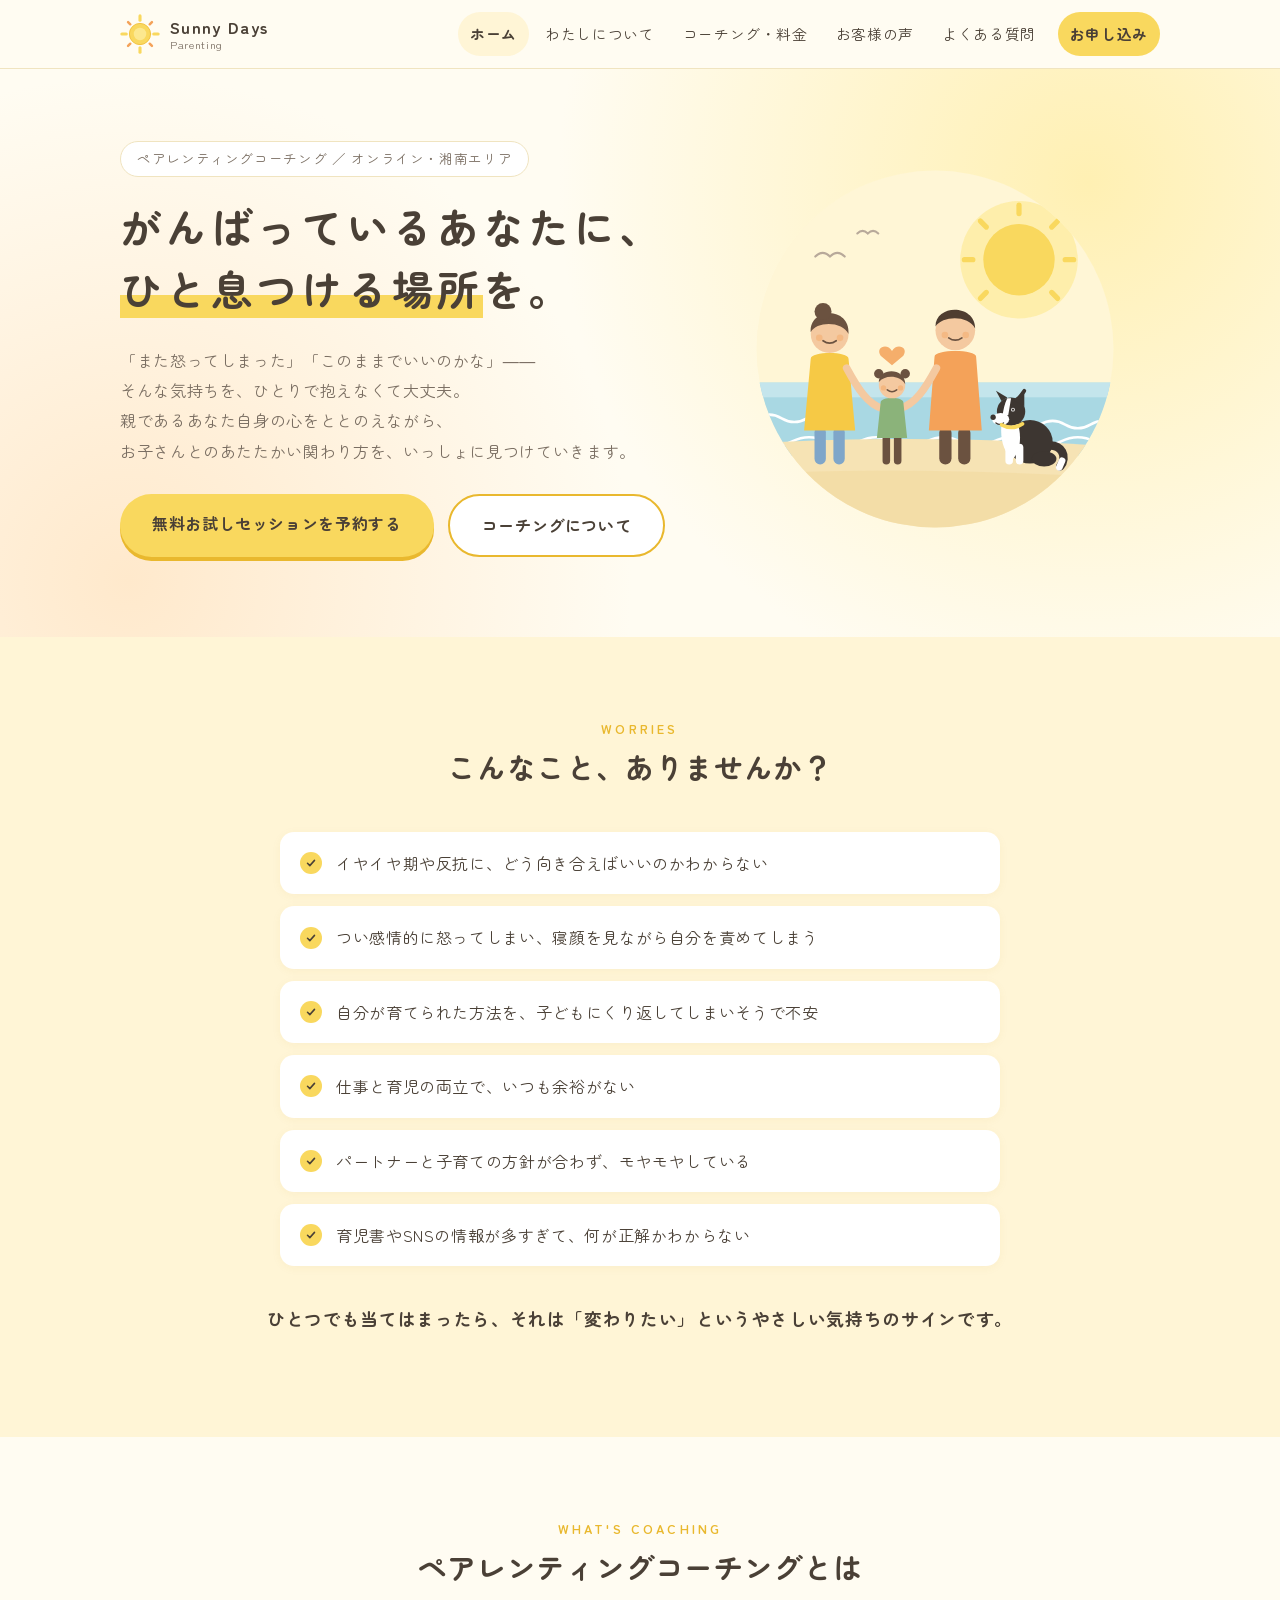
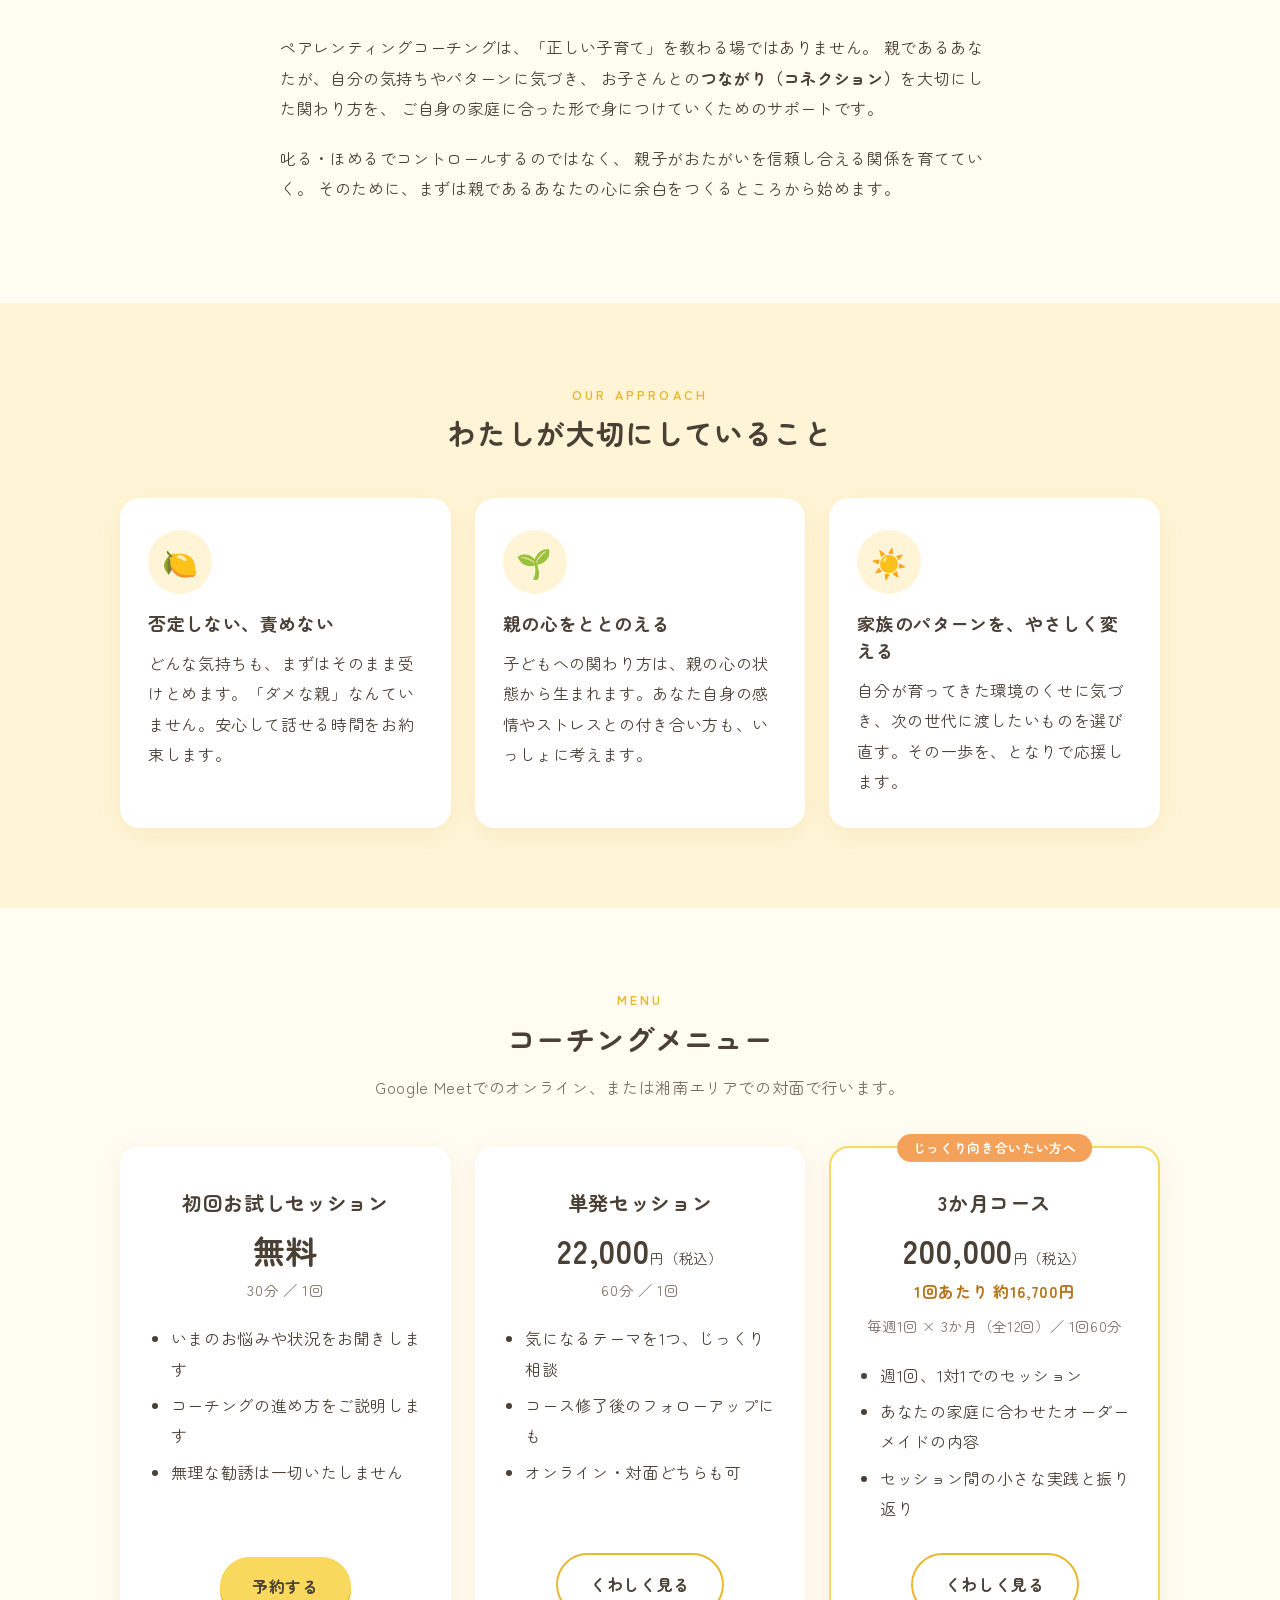
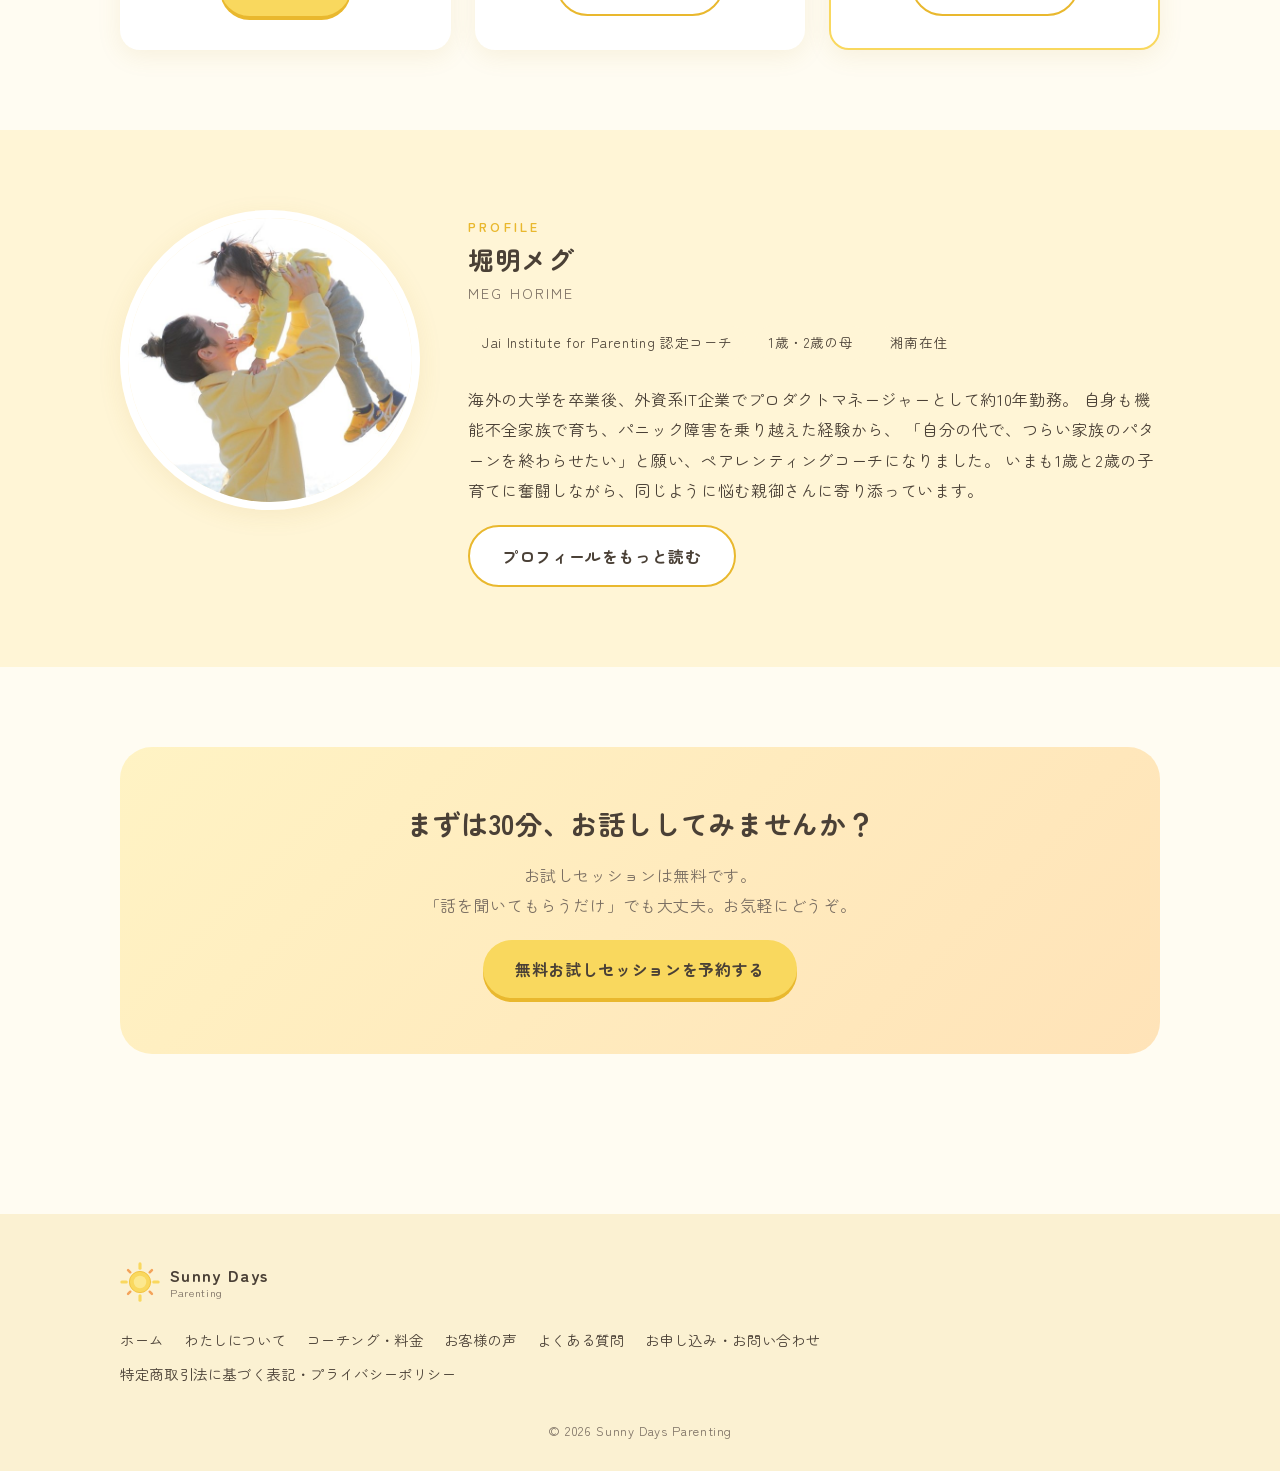
==== index.html @ 2c839aba "単発セッション（60分）のTimeRex予約ページを追加 料金ページの予約ボタンと、申込ページの予約カードに反映。申込ページのボタン表記を短く整理。  Co-Authored-By: Claude O" ====
<!DOCTYPE html>
<html lang="ja">
<head>
  <meta charset="UTF-8">
  <meta name="viewport" content="width=device-width, initial-scale=1">
  <title>Sunny Days Parenting｜堀明メグ</title>
  <meta name="description" content="子育てに悩むママ・パパのためのペアレンティングコーチング。Jai Institute認定コーチ 堀明メグが、オンライン（Google Meet）と湘南エリアの対面で、親子の関わり方をいっしょに見直します。初回30分のお試しセッションは無料です。">
  <link rel="canonical" href="https://sunnydaysparenting.com/">
  <meta property="og:site_name" content="Sunny Days Parenting">
  <meta property="og:type" content="website">
  <meta property="og:title" content="Sunny Days Parenting｜堀明メグ">
  <meta property="og:description" content="子育てに悩むママ・パパのためのペアレンティングコーチング。Jai Institute認定コーチ 堀明メグが、オンライン（Google Meet）と湘南エリアの対面で、親子の関わり方をいっしょに見直します。初回30分のお試しセッションは無料です。">
  <meta property="og:url" content="https://sunnydaysparenting.com/">
  <meta property="og:locale" content="ja_JP">
  <meta name="twitter:card" content="summary">
  <link rel="icon" href="images/logo.svg" type="image/svg+xml">
  <link rel="preconnect" href="https://fonts.googleapis.com">
  <link rel="preconnect" href="https://fonts.gstatic.com" crossorigin>
  <link href="https://fonts.googleapis.com/css2?family=Zen+Maru+Gothic:wght@400;700&display=swap" rel="stylesheet">
  <link rel="stylesheet" href="css/style.css?v=20261114">
  <script src="js/main.js?v=20261114" defer></script>
</head>
<body>

<header class="site-header">
  <div class="container header-inner">
    <a href="index.html" class="logo">
      <img src="images/logo.svg" alt="">
      <span class="logo-text">
        <span class="logo-main">Sunny Days</span>
        <span class="logo-sub">Parenting</span>
      </span>
    </a>
    <button class="nav-toggle" aria-label="メニューを開く" aria-expanded="false" aria-controls="global-nav">
      <span></span><span></span><span></span>
    </button>
    <nav class="global-nav" id="global-nav">
      <ul>
        <li><a href="index.html" aria-current="page">ホーム</a></li>
        <li><a href="about.html">わたしについて</a></li>
        <li><a href="service.html">コーチング・料金</a></li>
        <li><a href="voice.html">お客様の声</a></li>
        <li><a href="faq.html">よくある質問</a></li>
        <li class="nav-cta"><a href="contact.html">お申し込み</a></li>
      </ul>
    </nav>
  </div>
</header>

<main>
  <!-- ヒーロー -->
  <section class="hero">
    <div class="container hero-inner">
      <div>
        <span class="hero-label">ペアレンティングコーチング ／ オンライン・湘南エリア</span>
        <h1>がんばっているあなたに、<br><span class="marker">ひと息つける場所</span>を。</h1>
        <p class="hero-lead">
          「また怒ってしまった」「このままでいいのかな」――<br>
          そんな気持ちを、ひとりで抱えなくて大丈夫。<br>
          親であるあなた自身の心をととのえながら、<br>
          お子さんとのあたたかい関わり方を、いっしょに見つけていきます。
        </p>
        <div class="btn-group">
          <a href="contact.html" class="btn">無料お試しセッションを予約する</a>
          <a href="service.html" class="btn btn-outline">コーチングについて</a>
        </div>
      </div>
      <div class="hero-visual">
        <img src="images/hero.svg" alt="太陽の下、海辺で手をつなぐ家族とボーダーコリーのイラスト">
      </div>
    </div>
  </section>

  <!-- お悩み -->
  <section class="section section-soft">
    <div class="container">
      <div class="section-title">
        <span class="en">Worries</span>
        <h2>こんなこと、ありませんか？</h2>
      </div>
      <ul class="worry-list">
        <li>イヤイヤ期や反抗に、どう向き合えばいいのかわからない</li>
        <li>つい感情的に怒ってしまい、寝顔を見ながら自分を責めてしまう</li>
        <li>自分が育てられた方法を、子どもにくり返してしまいそうで不安</li>
        <li>仕事と育児の両立で、いつも余裕がない</li>
        <li>パートナーと子育ての方針が合わず、モヤモヤしている</li>
        <li>育児書やSNSの情報が多すぎて、何が正解かわからない</li>
      </ul>
      <p class="worry-after">ひとつでも当てはまったら、<br class="sp">それは「変わりたい」というやさしい気持ちのサインです。</p>
    </div>
  </section>

  <!-- コーチングとは -->
  <section class="section">
    <div class="container narrow">
      <div class="section-title">
        <span class="en">What's coaching</span>
        <h2>ペアレンティングコーチングとは</h2>
      </div>
      <p>
        ペアレンティングコーチングは、「正しい子育て」を教わる場ではありません。
        親であるあなたが、自分の気持ちやパターンに気づき、
        お子さんとの<strong>つながり（コネクション）</strong>を大切にした関わり方を、
        ご自身の家庭に合った形で身につけていくためのサポートです。
      </p>
      <p>
        叱る・ほめるでコントロールするのではなく、
        親子がおたがいを信頼し合える関係を育てていく。
        そのために、まずは親であるあなたの心に余白をつくるところから始めます。
      </p>
    </div>
  </section>

  <!-- 大切にしていること -->
  <section class="section section-soft">
    <div class="container">
      <div class="section-title">
        <span class="en">Our approach</span>
        <h2>わたしが大切にしていること</h2>
      </div>
      <div class="grid-3">
        <div class="card">
          <div class="card-icon" aria-hidden="true">🍋</div>
          <h3>否定しない、責めない</h3>
          <p>どんな気持ちも、まずはそのまま受けとめます。「ダメな親」なんていません。安心して話せる時間をお約束します。</p>
        </div>
        <div class="card">
          <div class="card-icon" aria-hidden="true">🌱</div>
          <h3>親の心をととのえる</h3>
          <p>子どもへの関わり方は、親の心の状態から生まれます。あなた自身の感情やストレスとの付き合い方も、いっしょに考えます。</p>
        </div>
        <div class="card">
          <div class="card-icon" aria-hidden="true">☀️</div>
          <h3>家族のパターンを、やさしく変える</h3>
          <p>自分が育ってきた環境のくせに気づき、次の世代に渡したいものを選び直す。その一歩を、となりで応援します。</p>
        </div>
      </div>
    </div>
  </section>

  <!-- メニュー -->
  <section class="section">
    <div class="container">
      <div class="section-title">
        <span class="en">Menu</span>
        <h2>コーチングメニュー</h2>
        <p>Google Meetでのオンライン、または湘南エリアでの対面で行います。</p>
      </div>
      <div class="grid-3">
        <div class="card plan">
          <h3>初回お試しセッション</h3>
          <p class="plan-price">無料</p>
          <p class="plan-meta">30分 ／ 1回</p>
          <ul>
            <li>いまのお悩みや状況をお聞きします</li>
            <li>コーチングの進め方をご説明します</li>
            <li>無理な勧誘は一切いたしません</li>
          </ul>
          <a href="contact.html" class="btn">予約する</a>
        </div>
        <div class="card plan">
          <h3>単発セッション</h3>
          <p class="plan-price">22,000<small>円（税込）</small></p>
          <p class="plan-meta">60分 ／ 1回</p>
          <ul>
            <li>気になるテーマを1つ、じっくり相談</li>
            <li>コース修了後のフォローアップにも</li>
            <li>オンライン・対面どちらも可</li>
          </ul>
          <a href="service.html" class="btn btn-outline">くわしく見る</a>
        </div>
        <div class="card plan plan-featured">
          <span class="plan-badge">じっくり向き合いたい方へ</span>
          <h3>3か月コース</h3>
          <p class="plan-price">200,000<small>円（税込）</small></p>
          <p class="plan-per">1回あたり 約16,700円</p>
          <p class="plan-meta">毎週1回 × 3か月（全12回）／ 1回60分</p>
          <ul>
            <li>週1回、1対1でのセッション</li>
            <li>あなたの家庭に合わせたオーダーメイドの内容</li>
            <li>セッション間の小さな実践と振り返り</li>
          </ul>
          <a href="service.html" class="btn btn-outline">くわしく見る</a>
        </div>
      </div>
    </div>
  </section>

  <!-- プロフィール抜粋 -->
  <section class="section section-soft">
    <div class="container">
      <div class="profile">
        <div class="profile-photo">
          <img src="images/profile.jpg" alt="湘南の海辺で子どもを抱き上げて笑い合う堀明メグ" width="300" height="300">
        </div>
        <div>
          <span class="en" style="color:var(--lemon-deep);font-weight:700;letter-spacing:.25em;font-size:.8rem;">PROFILE</span>
          <h2 class="profile-name">堀明メグ</h2>
          <p class="profile-name-en">MEG HORIME</p>
          <ul class="tag-list">
            <li>Jai Institute for Parenting 認定コーチ</li>
            <li>1歳・2歳の母</li>
            <li>湘南在住</li>
          </ul>
          <p>
            海外の大学を卒業後、外資系IT企業でプロダクトマネージャーとして約10年勤務。
            自身も機能不全家族で育ち、パニック障害を乗り越えた経験から、
            「自分の代で、つらい家族のパターンを終わらせたい」と願い、ペアレンティングコーチになりました。
            いまも1歳と2歳の子育てに奮闘しながら、同じように悩む親御さんに寄り添っています。
          </p>
          <a href="about.html" class="btn btn-outline">プロフィールをもっと読む</a>
        </div>
      </div>
    </div>
  </section>

  <!-- CTA -->
  <section class="section">
    <div class="container">
      <div class="cta">
        <h2>まずは30分、お話ししてみませんか？</h2>
        <p>お試しセッションは無料です。<br>「話を聞いてもらうだけ」でも大丈夫。お気軽にどうぞ。</p>
        <a href="contact.html" class="btn">無料お試しセッションを予約する</a>
      </div>
    </div>
  </section>
</main>

<footer class="site-footer">
  <div class="container">
    <div class="footer-inner">
      <a href="index.html" class="logo">
        <img src="images/logo.svg" alt="">
        <span class="logo-text">
          <span class="logo-main">Sunny Days</span>
          <span class="logo-sub">Parenting</span>
        </span>
      </a>
      <nav class="footer-nav" aria-label="フッターメニュー">
        <ul>
          <li><a href="index.html">ホーム</a></li>
          <li><a href="about.html">わたしについて</a></li>
          <li><a href="service.html">コーチング・料金</a></li>
          <li><a href="voice.html">お客様の声</a></li>
          <li><a href="faq.html">よくある質問</a></li>
          <li><a href="contact.html">お申し込み・お問い合わせ</a></li>
          <li><a href="legal.html">特定商取引法に基づく表記・プライバシーポリシー</a></li>
        </ul>
      </nav>
    </div>
    <p class="copyright">&copy; <span id="year">2026</span> Sunny Days Parenting</p>
  </div>
</footer>

</body>
</html>
---- css/style.css ----
/* =========================================================
   Sunny Days Parenting スタイルシート
   色を変えたいときは :root の値だけ変えればサイト全体に反映されます
   ========================================================= */
:root {
  --bg: #fffcf2;          /* ページの背景（クリーム） */
  --bg-soft: #fff5d6;     /* うすいレモン色の帯 */
  --lemon: #f9d85e;       /* メインのシトラスイエロー */
  --lemon-deep: #e9b82e;  /* 濃いめのイエロー（線・強調） */
  --orange: #f4a259;      /* アクセント（みかん色） */
  --leaf: #8bb37a;        /* アクセント（葉っぱの緑） */
  --text: #4a4036;        /* 本文の文字色（こげ茶） */
  --text-sub: #7a6e62;    /* 補足の文字色 */
  --white: #ffffff;
  --border: #f0e4c0;
  --radius: 20px;
  --shadow: 0 6px 24px rgba(180, 140, 40, 0.10);
  --max: 1080px;
  --font: "Zen Maru Gothic", "Hiragino Maru Gothic ProN", "Hiragino Sans", "Meiryo", sans-serif;
}

*, *::before, *::after { box-sizing: border-box; }

html { scroll-behavior: smooth; }

body {
  margin: 0;
  background: var(--bg);
  color: var(--text);
  font-family: var(--font);
  font-size: 16px;
  line-height: 1.9;
  letter-spacing: 0.04em;
  -webkit-font-smoothing: antialiased;
}

img { max-width: 100%; height: auto; display: block; }

a { color: #b5761c; }
a:hover { color: var(--orange); }

h1, h2, h3 { line-height: 1.5; font-weight: 700; margin: 0 0 0.6em; }

p { margin: 0 0 1.2em; }

.container {
  width: 100%;
  max-width: var(--max);
  margin: 0 auto;
  padding: 0 20px;
}

.narrow { max-width: 760px; }

/* ---------- ヘッダー ---------- */
.site-header {
  position: sticky;
  top: 0;
  z-index: 50;
  background: rgba(255, 252, 242, 0.94);
  backdrop-filter: blur(6px);
  border-bottom: 1px solid var(--border);
}

.header-inner {
  display: flex;
  align-items: center;
  justify-content: space-between;
  height: 68px;
}

.logo {
  display: flex;
  align-items: center;
  gap: 10px;
  text-decoration: none;
  color: var(--text);
}
.logo img { width: 40px; height: 40px; }
.logo-text { display: flex; flex-direction: column; line-height: 1.25; }
.logo-main { font-weight: 700; font-size: 1.05rem; letter-spacing: 0.08em; }
.logo-sub { font-size: 0.68rem; color: var(--text-sub); letter-spacing: 0.06em; }

.nav-toggle {
  display: none;
  background: none;
  border: 0;
  width: 44px;
  height: 44px;
  padding: 10px;
  cursor: pointer;
}
.nav-toggle span {
  display: block;
  height: 2px;
  background: var(--text);
  border-radius: 2px;
  margin: 6px 0;
  transition: transform 0.25s, opacity 0.25s;
}

.global-nav ul {
  display: flex;
  align-items: center;
  gap: 4px;
  list-style: none;
  margin: 0;
  padding: 0;
}
.global-nav a {
  display: block;
  padding: 8px 12px;
  border-radius: 999px;
  color: var(--text);
  text-decoration: none;
  font-size: 0.92rem;
}
.global-nav a:hover { background: var(--bg-soft); }
.global-nav a[aria-current="page"] { background: var(--bg-soft); font-weight: 700; }
.global-nav .nav-cta a {
  background: var(--lemon);
  font-weight: 700;
  margin-left: 6px;
}
.global-nav .nav-cta a:hover { background: var(--lemon-deep); }

@media (max-width: 900px) {
  .nav-toggle { display: block; }
  .global-nav {
    position: fixed;
    inset: 68px 0 auto 0;
    background: var(--bg);
    border-bottom: 1px solid var(--border);
    box-shadow: var(--shadow);
    display: none;
  }
  .global-nav.is-open { display: block; }
  .global-nav ul { flex-direction: column; align-items: stretch; padding: 12px 20px 20px; gap: 2px; }
  .global-nav a { padding: 14px 16px; font-size: 1rem; }
  .global-nav .nav-cta a { margin: 10px 0 0; text-align: center; }
  .nav-toggle[aria-expanded="true"] span:nth-child(1) { transform: translateY(8px) rotate(45deg); }
  .nav-toggle[aria-expanded="true"] span:nth-child(2) { opacity: 0; }
  .nav-toggle[aria-expanded="true"] span:nth-child(3) { transform: translateY(-8px) rotate(-45deg); }
}

/* ---------- ボタン ---------- */
.btn {
  display: inline-block;
  padding: 14px 32px;
  border-radius: 999px;
  background: var(--lemon);
  color: var(--text);
  font-weight: 700;
  text-decoration: none;
  border: 0;
  font-family: inherit;
  font-size: 1rem;
  cursor: pointer;
  box-shadow: 0 4px 0 var(--lemon-deep);
  transition: transform 0.15s, box-shadow 0.15s, background 0.15s;
}
.btn:hover { color: var(--text); transform: translateY(2px); box-shadow: 0 2px 0 var(--lemon-deep); }
.btn-outline {
  background: var(--white);
  box-shadow: none;
  border: 2px solid var(--lemon-deep);
}
.btn-outline:hover { background: var(--bg-soft); box-shadow: none; }
.btn-group { display: flex; flex-wrap: wrap; gap: 14px; }

/* ---------- ヒーロー（トップの大きな部分） ---------- */
.hero {
  position: relative;
  overflow: hidden;
  padding: 72px 0 80px;
  background: radial-gradient(circle at 85% 20%, #fff0b3 0, transparent 45%),
              radial-gradient(circle at 10% 90%, #ffe9cc 0, transparent 40%),
              var(--bg);
}
.hero-inner {
  display: grid;
  grid-template-columns: 1.1fr 0.9fr;
  align-items: center;
  gap: 40px;
}
.hero-label {
  display: inline-block;
  background: var(--white);
  border: 1px solid var(--border);
  border-radius: 999px;
  padding: 4px 16px;
  font-size: 0.85rem;
  color: var(--text-sub);
  margin-bottom: 18px;
}
.hero h1 { font-size: clamp(1.7rem, 4.6vw, 2.6rem); letter-spacing: 0.08em; }
.hero h1 .marker {
  background: linear-gradient(transparent 62%, var(--lemon) 62%);
}
.hero-lead { color: var(--text-sub); margin-bottom: 28px; }
.hero-visual img { width: 100%; max-width: 420px; margin: 0 auto; }

@media (max-width: 760px) {
  .hero { padding: 40px 0 56px; }
  .hero-inner { grid-template-columns: 1fr; gap: 24px; }
  .hero-visual { order: -1; }
  .hero-visual img { max-width: 260px; }
}

/* ---------- 下層ページの見出し帯 ---------- */
.page-head {
  background: var(--bg-soft);
  padding: 48px 0 40px;
  text-align: center;
}
.page-head .en {
  display: block;
  font-size: 0.8rem;
  letter-spacing: 0.25em;
  color: var(--lemon-deep);
  font-weight: 700;
  text-transform: uppercase;
}
.page-head h1 { font-size: clamp(1.5rem, 4vw, 2rem); margin: 4px 0 0; }

/* ---------- セクション共通 ---------- */
.section { padding: 80px 0; }
.section-soft { background: var(--bg-soft); }
.section-title { text-align: center; margin-bottom: 44px; }
.section-title .en {
  display: block;
  font-size: 0.8rem;
  letter-spacing: 0.25em;
  color: var(--lemon-deep);
  font-weight: 700;
  text-transform: uppercase;
}
.section-title h2 { font-size: clamp(1.35rem, 3.4vw, 1.8rem); margin: 4px 0 0; }
.section-title p { color: var(--text-sub); margin: 12px 0 0; }
.center { text-align: center; }
.sp { display: none; }
@media (max-width: 600px) { .sp { display: inline; } }
.mt-l { margin-top: 40px; }

@media (max-width: 760px) {
  .section { padding: 56px 0; }
  .section-title { margin-bottom: 32px; }
}

/* ---------- カード ---------- */
.card {
  background: var(--white);
  border-radius: var(--radius);
  padding: 32px 28px;
  box-shadow: var(--shadow);
}
.grid-3 { display: grid; grid-template-columns: repeat(3, 1fr); gap: 24px; }
.grid-2 { display: grid; grid-template-columns: repeat(2, 1fr); gap: 24px; }
@media (max-width: 860px) {
  .grid-3, .grid-2 { grid-template-columns: 1fr; }
}

.card-icon {
  width: 64px;
  height: 64px;
  border-radius: 50%;
  background: var(--bg-soft);
  display: grid;
  place-items: center;
  font-size: 1.8rem;
  margin-bottom: 16px;
}
.card h3 { font-size: 1.12rem; }
.card p:last-child { margin-bottom: 0; }

/* ---------- お悩みチェックリスト ---------- */
.worry-list {
  list-style: none;
  padding: 0;
  margin: 0 auto;
  max-width: 720px;
  display: grid;
  gap: 12px;
}
.worry-list li {
  background: var(--white);
  border-radius: 14px;
  padding: 16px 20px 16px 56px;
  position: relative;
  box-shadow: 0 2px 10px rgba(180, 140, 40, 0.06);
}
.worry-list li::before {
  content: "";
  position: absolute;
  left: 20px;
  top: 50%;
  width: 22px;
  height: 22px;
  margin-top: -11px;
  border-radius: 50%;
  background: var(--lemon) url("data:image/svg+xml,%3Csvg xmlns='http://www.w3.org/2000/svg' viewBox='0 0 24 24'%3E%3Cpath d='M6 12.5l4 4 8-9' fill='none' stroke='%234a4036' stroke-width='2.6' stroke-linecap='round' stroke-linejoin='round'/%3E%3C/svg%3E") center / 14px no-repeat;
}
.worry-after {
  text-align: center;
  margin-top: 36px;
  font-size: 1.1rem;
  font-weight: 700;
}

/* ---------- プロフィール ---------- */
.profile {
  display: grid;
  grid-template-columns: 300px 1fr;
  gap: 48px;
  align-items: start;
}
.profile-photo img {
  border-radius: 50%;
  border: 8px solid var(--white);
  box-shadow: var(--shadow);
}
.profile-name { font-size: 1.6rem; margin-bottom: 0; }
.profile-name-en { color: var(--text-sub); font-size: 0.9rem; margin-bottom: 20px; letter-spacing: 0.15em; }
@media (max-width: 760px) {
  .profile { grid-template-columns: 1fr; gap: 24px; text-align: left; }
  .profile-photo { max-width: 220px; margin: 0 auto; }
  .profile-name, .profile-name-en { text-align: center; }
}

.tag-list { display: flex; flex-wrap: wrap; gap: 8px; list-style: none; padding: 0; margin: 0 0 24px; }
.tag-list li {
  background: var(--bg-soft);
  border-radius: 999px;
  padding: 4px 14px;
  font-size: 0.85rem;
}

.timeline { list-style: none; padding: 0; margin: 0; border-left: 3px solid var(--lemon); }
.timeline li { position: relative; padding: 0 0 24px 24px; }
.timeline li::before {
  content: "";
  position: absolute;
  left: -9px;
  top: 8px;
  width: 15px;
  height: 15px;
  border-radius: 50%;
  background: var(--white);
  border: 3px solid var(--lemon-deep);
}
.timeline strong { display: block; }

.story p { font-size: 1.02rem; }
.quote-box {
  background: var(--white);
  border-left: 6px solid var(--lemon);
  border-radius: 0 var(--radius) var(--radius) 0;
  padding: 24px 28px;
  margin: 32px 0;
  font-weight: 700;
  box-shadow: var(--shadow);
}

/* ---------- 料金プラン ---------- */
.plan {
  position: relative;
  display: flex;
  flex-direction: column;
  border: 2px solid transparent;
}
.plan-featured { border-color: var(--lemon); }
.plan-badge {
  position: absolute;
  top: -14px;
  left: 50%;
  transform: translateX(-50%);
  background: var(--orange);
  color: var(--white);
  font-size: 0.8rem;
  font-weight: 700;
  padding: 2px 16px;
  border-radius: 999px;
  white-space: nowrap;
}
.plan h3 { text-align: center; font-size: 1.25rem; margin-top: 8px; }
.plan-price {
  text-align: center;
  font-size: 2rem;
  font-weight: 700;
  margin: 0 0 4px;
  line-height: 1.3;
}
.plan-price small { font-size: 0.9rem; font-weight: 400; }
.plan-per {
  text-align: center;
  font-weight: 700;
  color: #b5761c;
  margin: 0 0 6px;
}
.plan-meta { text-align: center; color: var(--text-sub); font-size: 0.9rem; margin-bottom: 20px; }
.plan ul { padding-left: 1.3em; margin: 0 0 24px; flex: 1; }
.plan li { margin-bottom: 6px; }
.plan .btn { align-self: center; }

.steps { list-style: none; padding: 0; margin: 0; counter-reset: step; display: grid; gap: 16px; }
.steps li {
  counter-increment: step;
  background: var(--white);
  border-radius: var(--radius);
  padding: 22px 24px 22px 84px;
  position: relative;
  box-shadow: var(--shadow);
}
.steps li::before {
  content: counter(step);
  position: absolute;
  left: 22px;
  top: 22px;
  width: 44px;
  height: 44px;
  border-radius: 50%;
  background: var(--lemon);
  font-weight: 700;
  font-size: 1.2rem;
  display: grid;
  place-items: center;
}
.steps h3 { font-size: 1.05rem; margin-bottom: 4px; }
.steps p { margin: 0; color: var(--text-sub); }

.info-table { width: 100%; border-collapse: collapse; background: var(--white); border-radius: var(--radius); overflow: hidden; box-shadow: var(--shadow); }
.info-table th, .info-table td { padding: 16px 20px; border-bottom: 1px solid var(--border); text-align: left; vertical-align: top; }
.info-table th { background: #fffaf0; width: 32%; font-weight: 700; }
.info-table tr:last-child th, .info-table tr:last-child td { border-bottom: 0; }
@media (max-width: 600px) {
  .info-table th, .info-table td { display: block; width: 100%; }
  .info-table th { border-bottom: 0; padding-bottom: 4px; }
  .info-table td { padding-top: 4px; }
}

/* ---------- お客様の声 ---------- */
.voice {
  position: relative;
}
.voice-sample {
  display: inline-block;
  background: #eee6d8;
  color: var(--text-sub);
  font-size: 0.75rem;
  font-weight: 700;
  border-radius: 6px;
  padding: 0 8px;
  margin-bottom: 12px;
}
.voice-head { display: flex; align-items: center; gap: 12px; margin-bottom: 14px; }
.voice-avatar {
  width: 48px; height: 48px; border-radius: 50%;
  background: var(--bg-soft);
  display: grid; place-items: center; font-size: 1.4rem;
  flex-shrink: 0;
}
.voice-who { font-size: 0.9rem; color: var(--text-sub); line-height: 1.5; }
.voice-who strong { color: var(--text); display: block; font-size: 1rem; }
.notice {
  background: var(--white);
  border: 2px dashed var(--lemon-deep);
  border-radius: var(--radius);
  padding: 18px 22px;
  margin-bottom: 36px;
  font-size: 0.95rem;
}

/* ---------- よくある質問 ---------- */
.faq-group { margin-bottom: 48px; }
.faq-group h2 { font-size: 1.2rem; border-left: 6px solid var(--lemon); padding-left: 12px; margin-bottom: 16px; }
.faq-item {
  background: var(--white);
  border-radius: 16px;
  margin-bottom: 12px;
  box-shadow: 0 2px 10px rgba(180, 140, 40, 0.06);
}
.faq-item summary {
  list-style: none;
  cursor: pointer;
  padding: 18px 52px 18px 56px;
  position: relative;
  font-weight: 700;
}
.faq-item summary::-webkit-details-marker { display: none; }
.faq-item summary::before {
  content: "Q";
  position: absolute;
  left: 18px; top: 16px;
  width: 28px; height: 28px; border-radius: 50%;
  background: var(--lemon);
  display: grid; place-items: center;
  font-size: 0.9rem;
  line-height: 1;
}
.faq-item summary::after {
  content: "+";
  position: absolute;
  right: 20px; top: 50%;
  transform: translateY(-50%);
  font-size: 1.4rem;
  color: var(--lemon-deep);
  transition: transform 0.2s;
}
.faq-item[open] summary::after { transform: translateY(-50%) rotate(45deg); }
.faq-answer {
  padding: 0 24px 20px 56px;
  position: relative;
  color: var(--text);
}
.faq-answer::before {
  content: "A";
  position: absolute;
  left: 18px; top: 0;
  width: 28px; height: 28px; border-radius: 50%;
  background: var(--bg-soft);
  color: var(--orange);
  display: grid; place-items: center;
  font-size: 0.9rem; font-weight: 700;
  line-height: 1;
}
.faq-answer p:last-child { margin-bottom: 0; }

/* ---------- フォーム ---------- */
.form { display: grid; gap: 22px; }
.form-row label { display: block; font-weight: 700; margin-bottom: 6px; }
.req, .opt {
  display: inline-block;
  font-size: 0.72rem;
  border-radius: 4px;
  padding: 0 6px;
  margin-left: 8px;
  vertical-align: 2px;
}
.req { background: var(--orange); color: var(--white); }
.opt { background: #eee6d8; color: var(--text-sub); }
.form input[type="text"],
.form input[type="email"],
.form select,
.form textarea {
  width: 100%;
  padding: 14px 16px;
  border: 2px solid var(--border);
  border-radius: 12px;
  background: var(--white);
  font-family: inherit;
  font-size: 16px; /* iPhoneで入力時に拡大されないよう16px以上 */
  color: var(--text);
}
.form input:focus, .form select:focus, .form textarea:focus {
  outline: none;
  border-color: var(--lemon-deep);
  box-shadow: 0 0 0 4px rgba(249, 216, 94, 0.35);
}
.form textarea { min-height: 160px; resize: vertical; }
.form-hint { font-size: 0.85rem; color: var(--text-sub); margin: 4px 0 0; }
.radio-group { display: flex; flex-wrap: wrap; gap: 10px 20px; }
.radio-group label { font-weight: 400; display: flex; align-items: center; gap: 6px; margin: 0; }
.consent { display: flex; gap: 8px; align-items: flex-start; font-size: 0.95rem; }
.consent input { margin-top: 7px; }
.hp { position: absolute; left: -9999px; }
.form-status {
  margin: 0;
  padding: 14px 18px;
  border-radius: 12px;
  background: #fdecea;
  color: #8a3b2e;
  font-size: 0.95rem;
}
.form-thanks { text-align: center; }
.form-thanks .card-icon { margin: 0 auto 16px; }
.btn:disabled { opacity: 0.6; cursor: wait; }

.contact-choice .card { display: flex; flex-direction: column; }
.contact-choice .card p { flex: 1; }
.contact-choice .btn { text-align: center; padding-left: 20px; padding-right: 20px; }

/* ---------- CTA帯 ---------- */
.cta {
  background: linear-gradient(135deg, #fff3c4 0%, #ffe3b8 100%);
  border-radius: 32px;
  padding: 56px 32px;
  text-align: center;
}
.cta h2 { font-size: clamp(1.3rem, 3.4vw, 1.7rem); }
.cta p { color: var(--text-sub); }
@media (max-width: 600px) { .cta { padding: 40px 20px; border-radius: 24px; } }

/* ---------- 法務ページ ---------- */
.legal h2 { font-size: 1.2rem; margin-top: 40px; border-left: 6px solid var(--lemon); padding-left: 12px; }
.legal h2:first-child { margin-top: 0; }
.legal h3 { font-size: 1.02rem; margin: 28px 0 6px; }

/* ---------- フッター ---------- */
.site-footer {
  background: #fbf1d2;
  padding: 48px 0 28px;
  margin-top: 80px;
  font-size: 0.9rem;
}
.footer-inner { display: flex; flex-wrap: wrap; justify-content: space-between; gap: 24px; }
.footer-nav ul { list-style: none; padding: 0; margin: 0; display: flex; flex-wrap: wrap; gap: 6px 20px; }
.footer-nav a { color: var(--text); text-decoration: none; }
.footer-nav a:hover { text-decoration: underline; }
.copyright { text-align: center; color: var(--text-sub); margin: 32px 0 0; font-size: 0.8rem; }
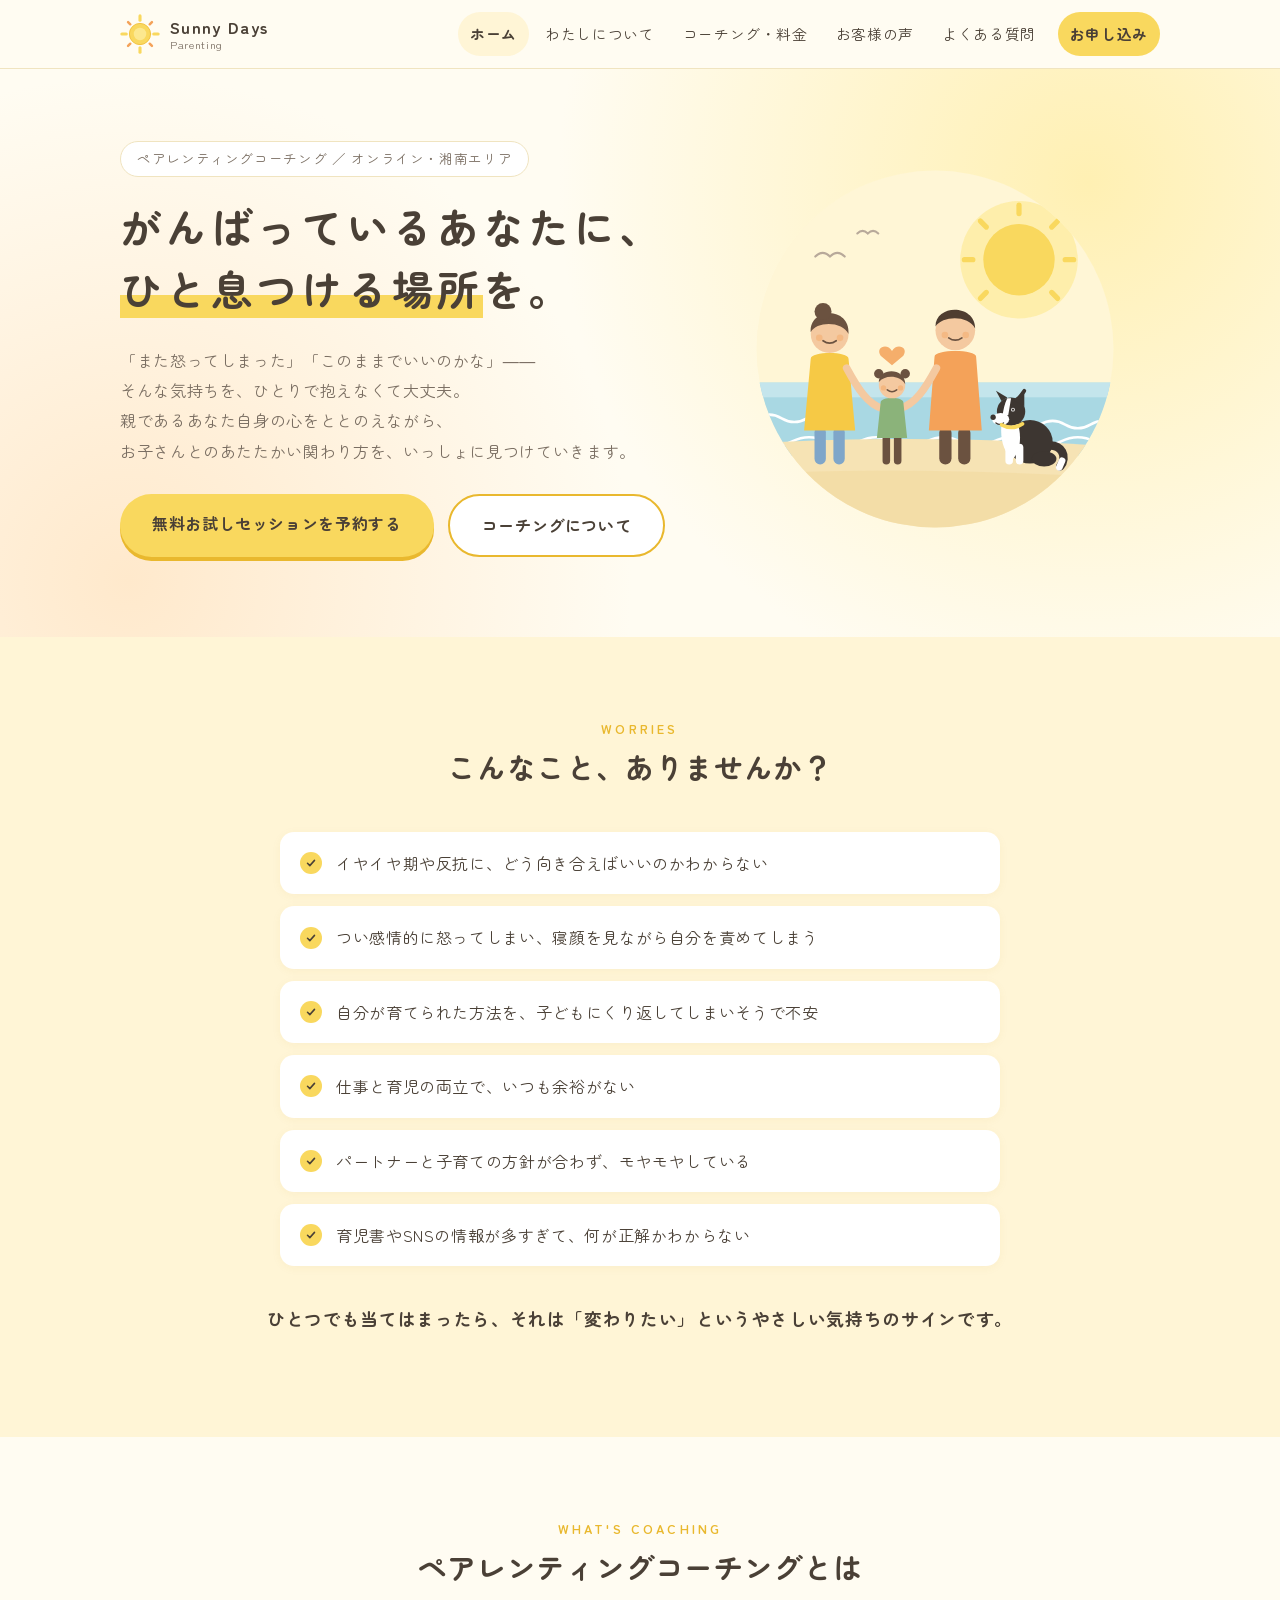
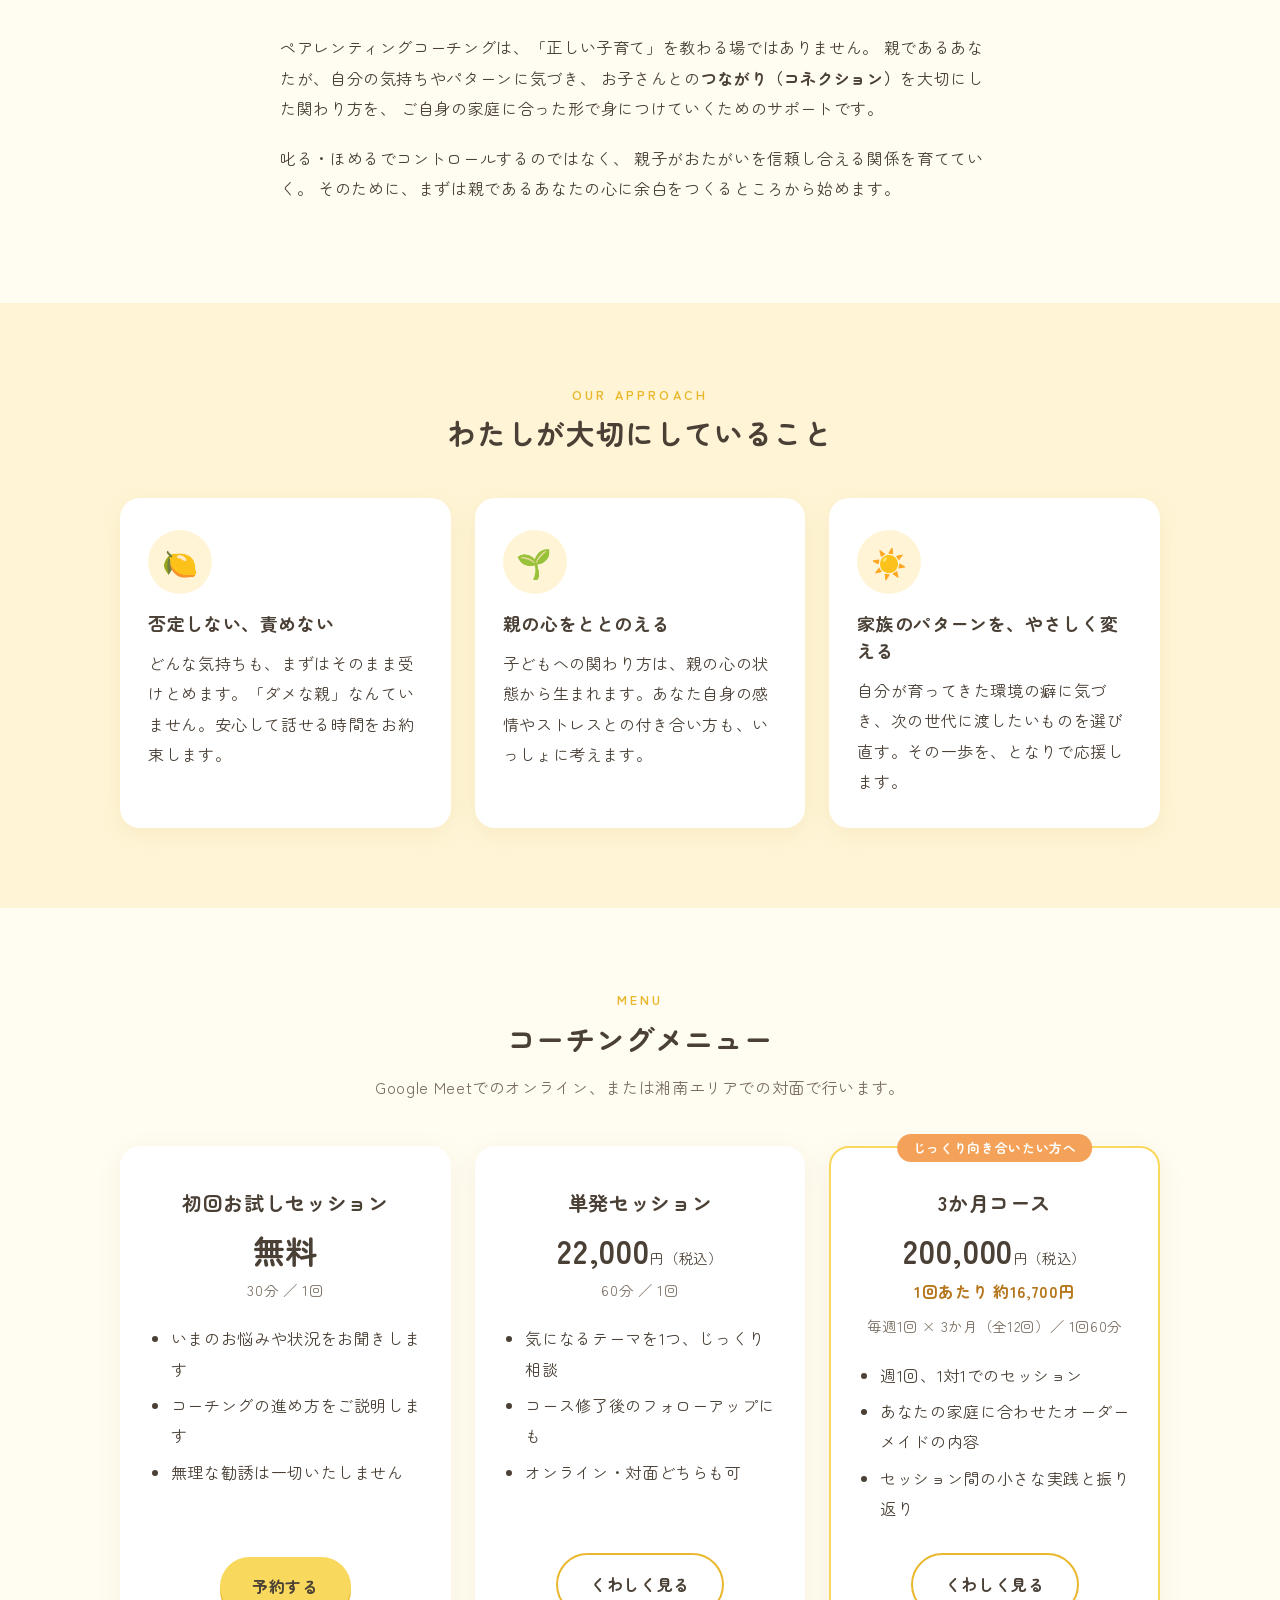
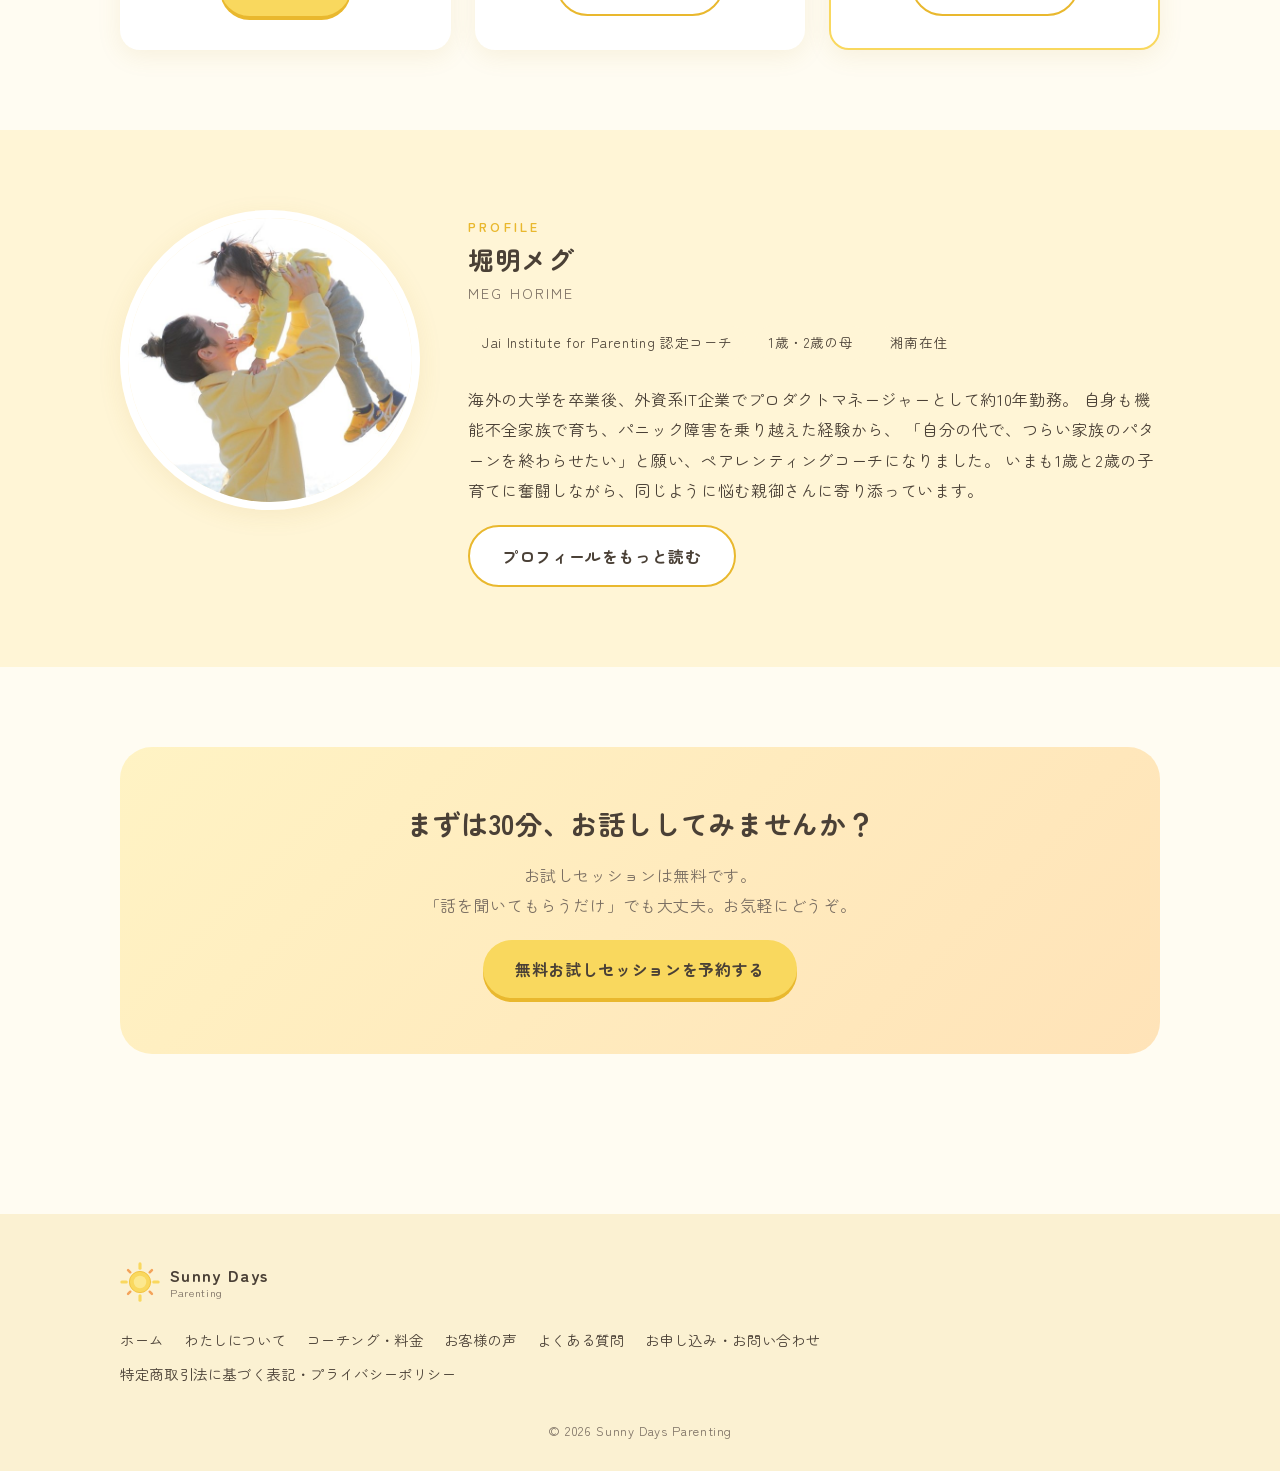
==== commit 3f14d399: "トップページの表記「くせ」を「癖」に変更 Co-Authored-By: Claude Opus 5.5 <noreply@anthropic.com>" ====
--- a/index.html
+++ b/index.html
@@ -17,8 +17,8 @@
   <link rel="preconnect" href="https://fonts.googleapis.com">
   <link rel="preconnect" href="https://fonts.gstatic.com" crossorigin>
   <link href="https://fonts.googleapis.com/css2?family=Zen+Maru+Gothic:wght@400;700&display=swap" rel="stylesheet">
-  <link rel="stylesheet" href="css/style.css?v=20261114">
-  <script src="js/main.js?v=20261114" defer></script>
+  <link rel="stylesheet" href="css/style.css?v=20261118">
+  <script src="js/main.js?v=20261118" defer></script>
 </head>
 <body>
 
@@ -132,7 +132,7 @@
         <div class="card">
           <div class="card-icon" aria-hidden="true">☀️</div>
           <h3>家族のパターンを、やさしく変える</h3>
-          <p>自分が育ってきた環境のくせに気づき、次の世代に渡したいものを選び直す。その一歩を、となりで応援します。</p>
+          <p>自分が育ってきた環境の癖に気づき、次の世代に渡したいものを選び直す。その一歩を、となりで応援します。</p>
         </div>
       </div>
     </div>
--- a/css/style.css
+++ b/css/style.css
@@ -461,6 +461,16 @@
 }
 .voice-who { font-size: 0.9rem; color: var(--text-sub); line-height: 1.5; }
 .voice-who strong { color: var(--text); display: block; font-size: 1rem; }
+.voice-intro { color: var(--text-sub); margin-bottom: 36px; }
+.voice-list { max-width: 900px; margin: 0 auto; }
+.voice-original {
+  font-size: 0.85rem;
+  color: var(--text-sub);
+  border-top: 1px dashed var(--border);
+  padding-top: 12px;
+  margin-top: 16px;
+}
+.voice-original span { font-size: 0.78rem; }
 .notice {
   background: var(--white);
   border: 2px dashed var(--lemon-deep);
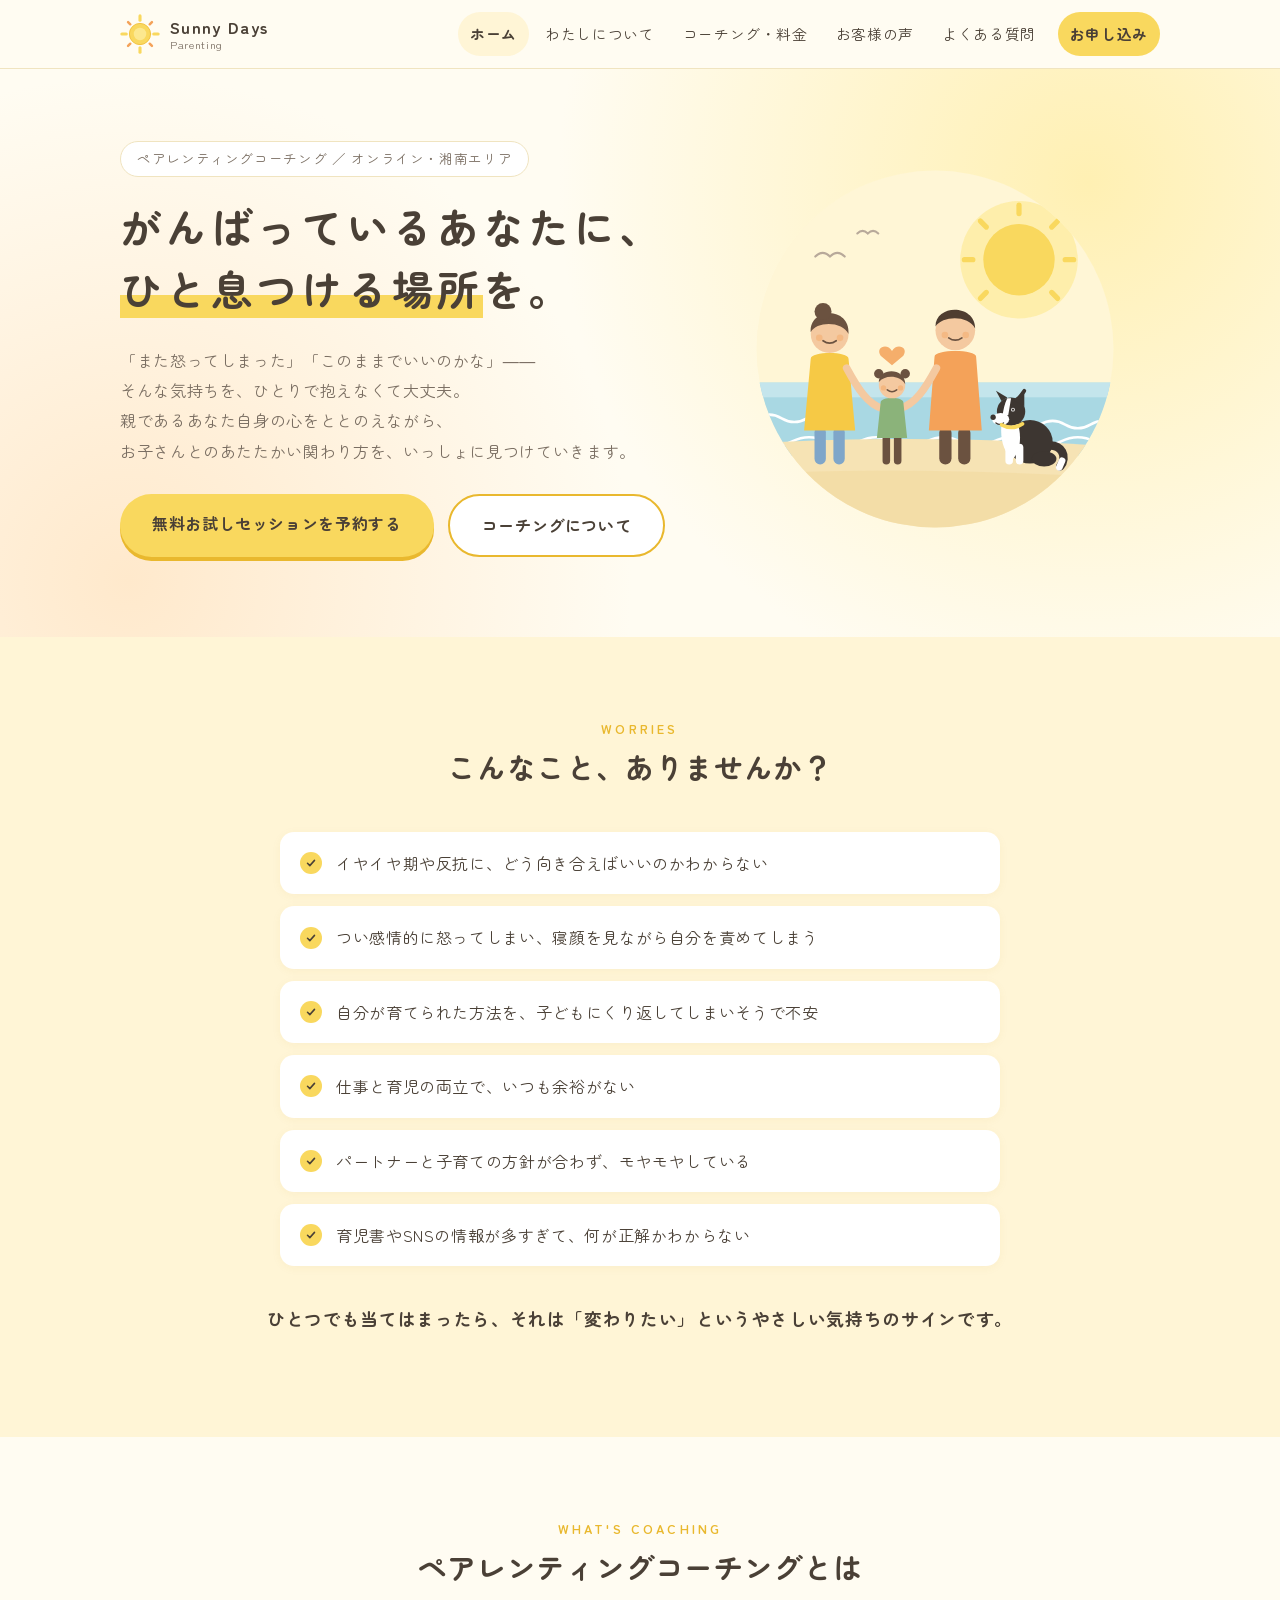
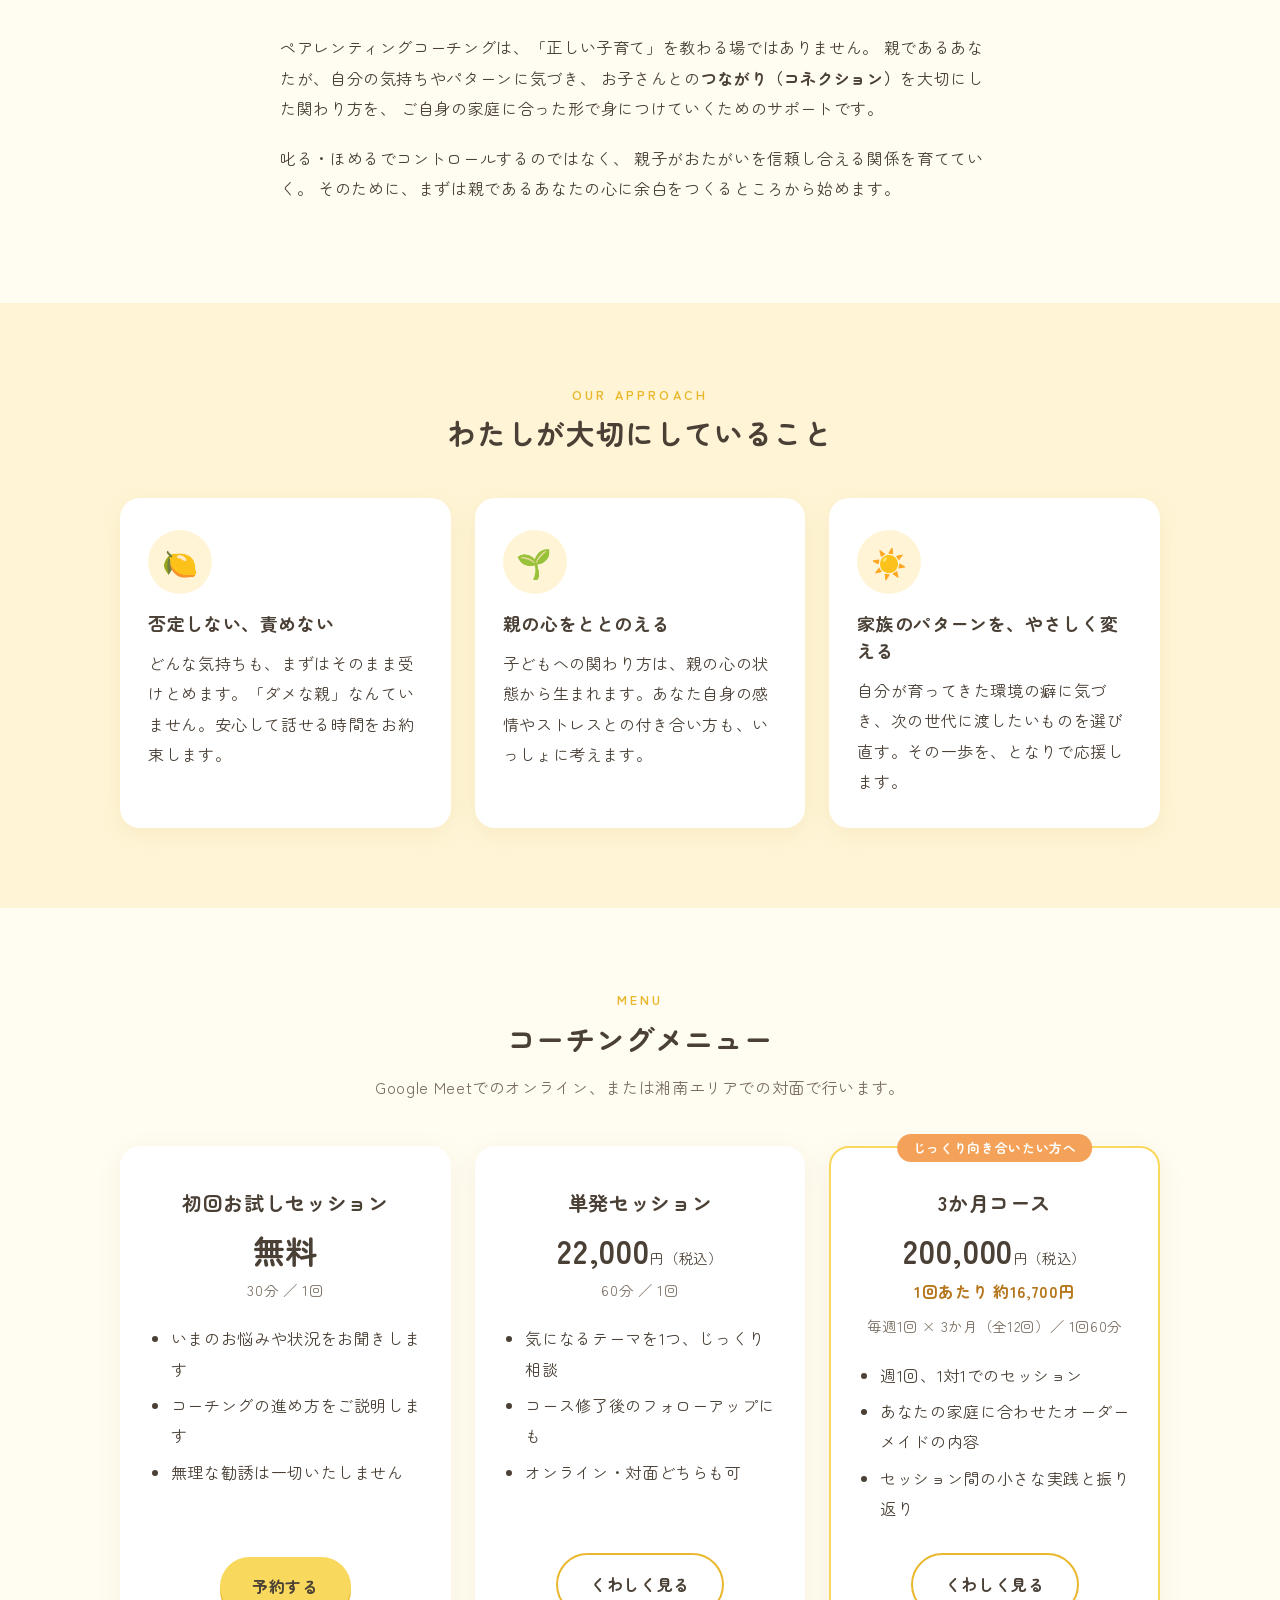
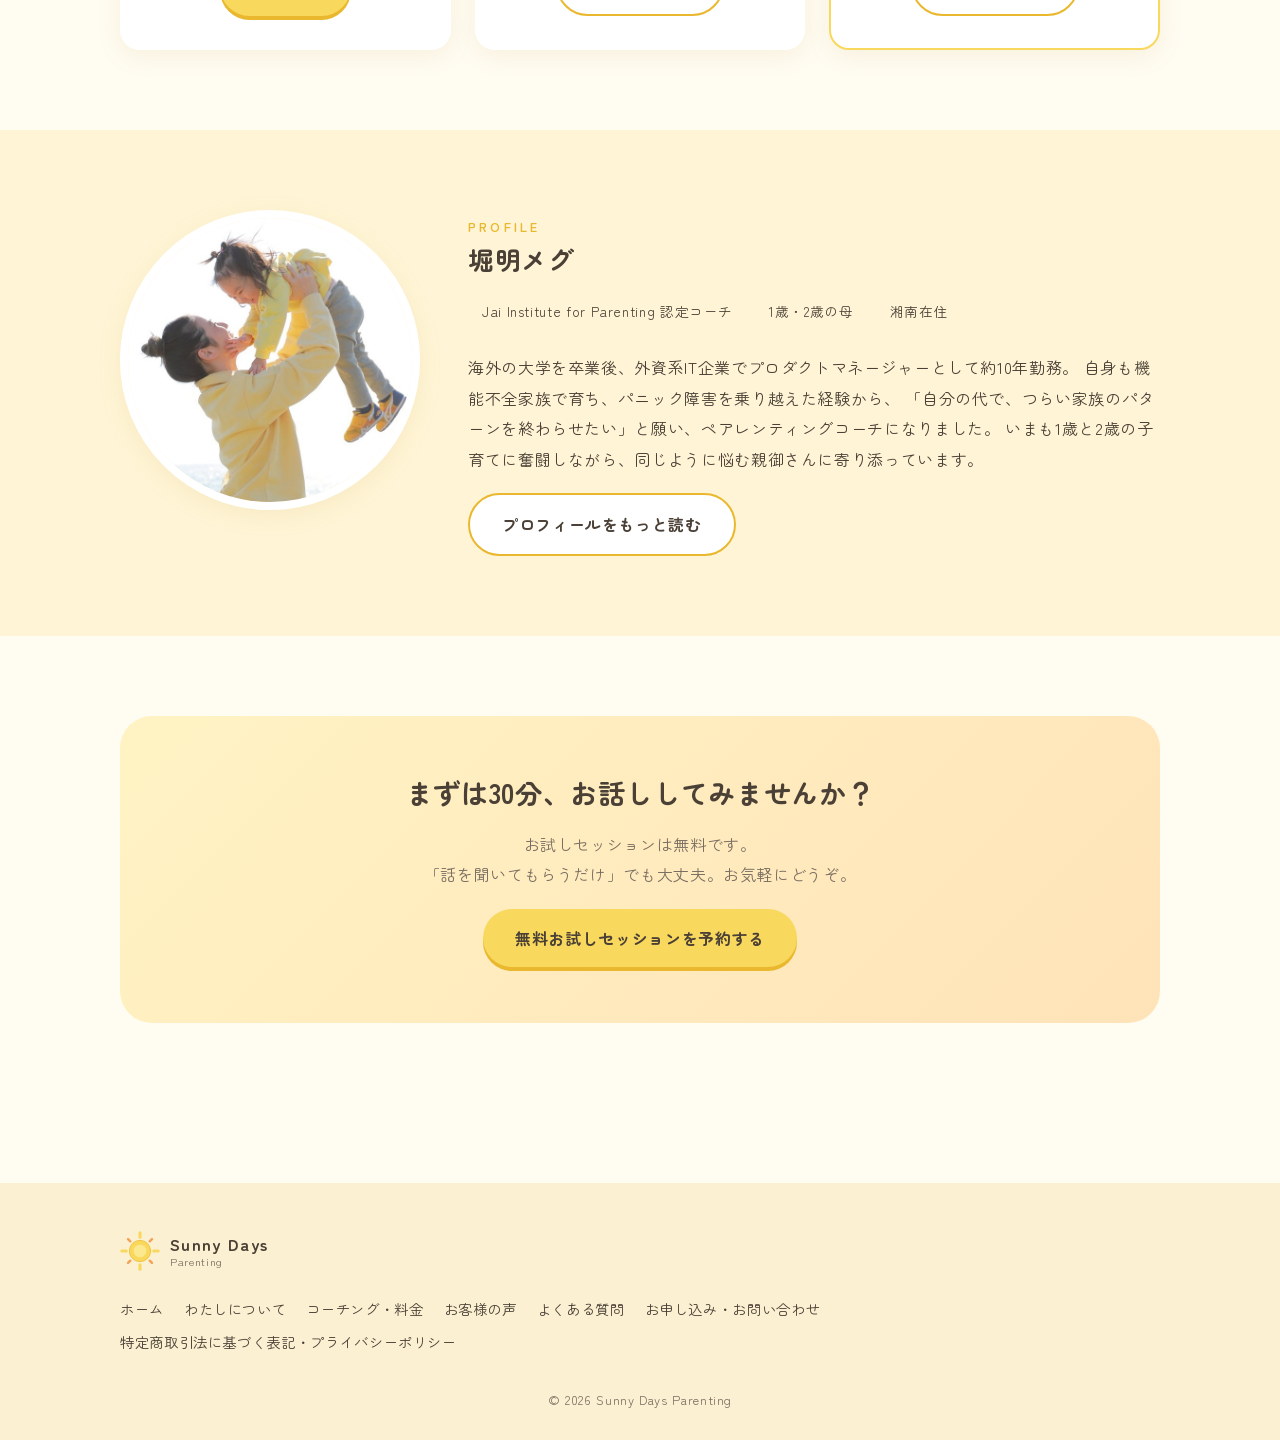
==== commit 0fc61931: "プロフィールのローマ字表記を削除 Co-Authored-By: Claude Opus 5.5 <noreply@anthropic.com>" ====
--- a/index.html
+++ b/index.html
@@ -17,8 +17,8 @@
   <link rel="preconnect" href="https://fonts.googleapis.com">
   <link rel="preconnect" href="https://fonts.gstatic.com" crossorigin>
   <link href="https://fonts.googleapis.com/css2?family=Zen+Maru+Gothic:wght@400;700&display=swap" rel="stylesheet">
-  <link rel="stylesheet" href="css/style.css?v=20261118">
-  <script src="js/main.js?v=20261118" defer></script>
+  <link rel="stylesheet" href="css/style.css?v=20261119">
+  <script src="js/main.js?v=20261119" defer></script>
 </head>
 <body>
 
@@ -196,7 +196,6 @@
         <div>
           <span class="en" style="color:var(--lemon-deep);font-weight:700;letter-spacing:.25em;font-size:.8rem;">PROFILE</span>
           <h2 class="profile-name">堀明メグ</h2>
-          <p class="profile-name-en">MEG HORIME</p>
           <ul class="tag-list">
             <li>Jai Institute for Parenting 認定コーチ</li>
             <li>1歳・2歳の母</li>
--- a/css/style.css
+++ b/css/style.css
@@ -319,7 +319,7 @@
   border: 8px solid var(--white);
   box-shadow: var(--shadow);
 }
-.profile-name { font-size: 1.6rem; margin-bottom: 0; }
+.profile-name { font-size: 1.6rem; margin-bottom: 16px; }
 .profile-name-en { color: var(--text-sub); font-size: 0.9rem; margin-bottom: 20px; letter-spacing: 0.15em; }
 @media (max-width: 760px) {
   .profile { grid-template-columns: 1fr; gap: 24px; text-align: left; }
@@ -351,6 +351,10 @@
 .timeline strong { display: block; }
 
 .story p { font-size: 1.02rem; }
+.institute { border-top: 6px solid var(--lemon); }
+.institute h3 { font-size: 1.15rem; margin-bottom: 14px; }
+.institute .tag-list { margin-bottom: 20px; }
+.institute-link { font-size: 0.9rem; margin: 0; }
 .quote-box {
   background: var(--white);
   border-left: 6px solid var(--lemon);
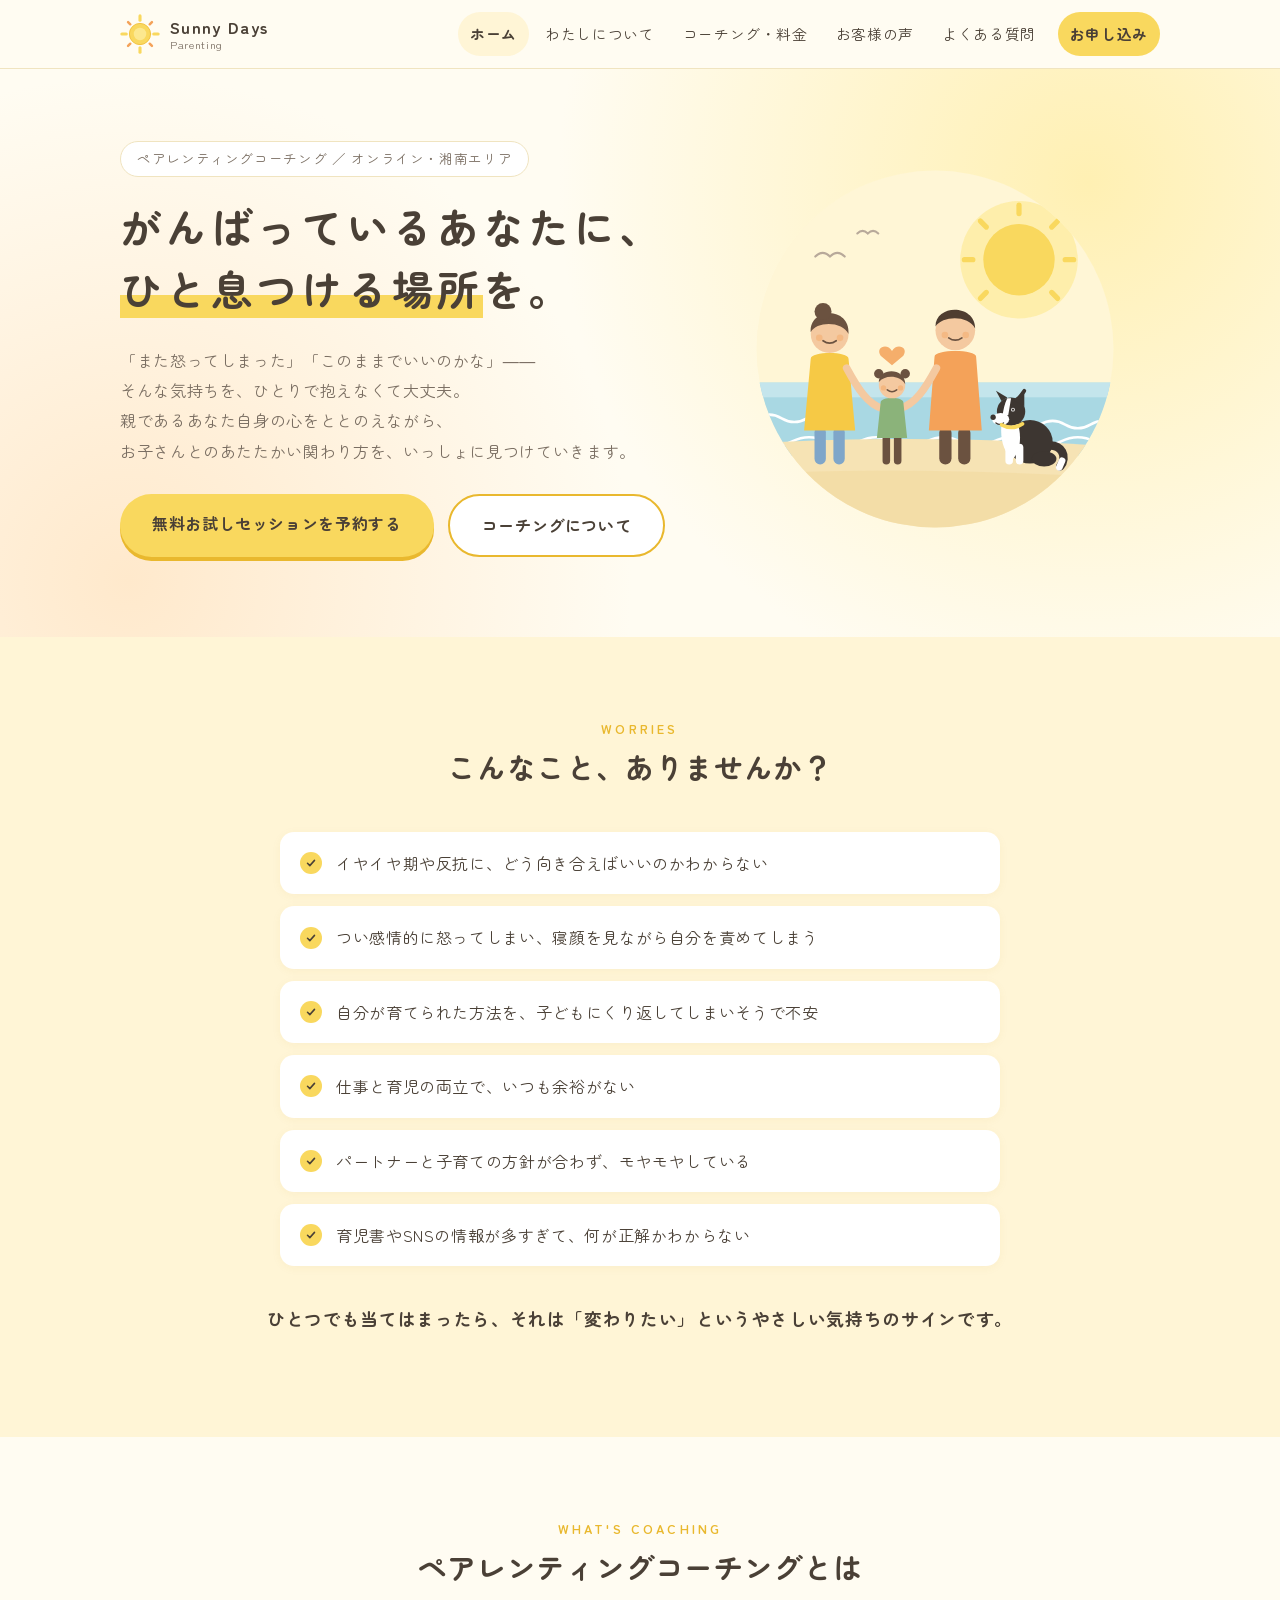
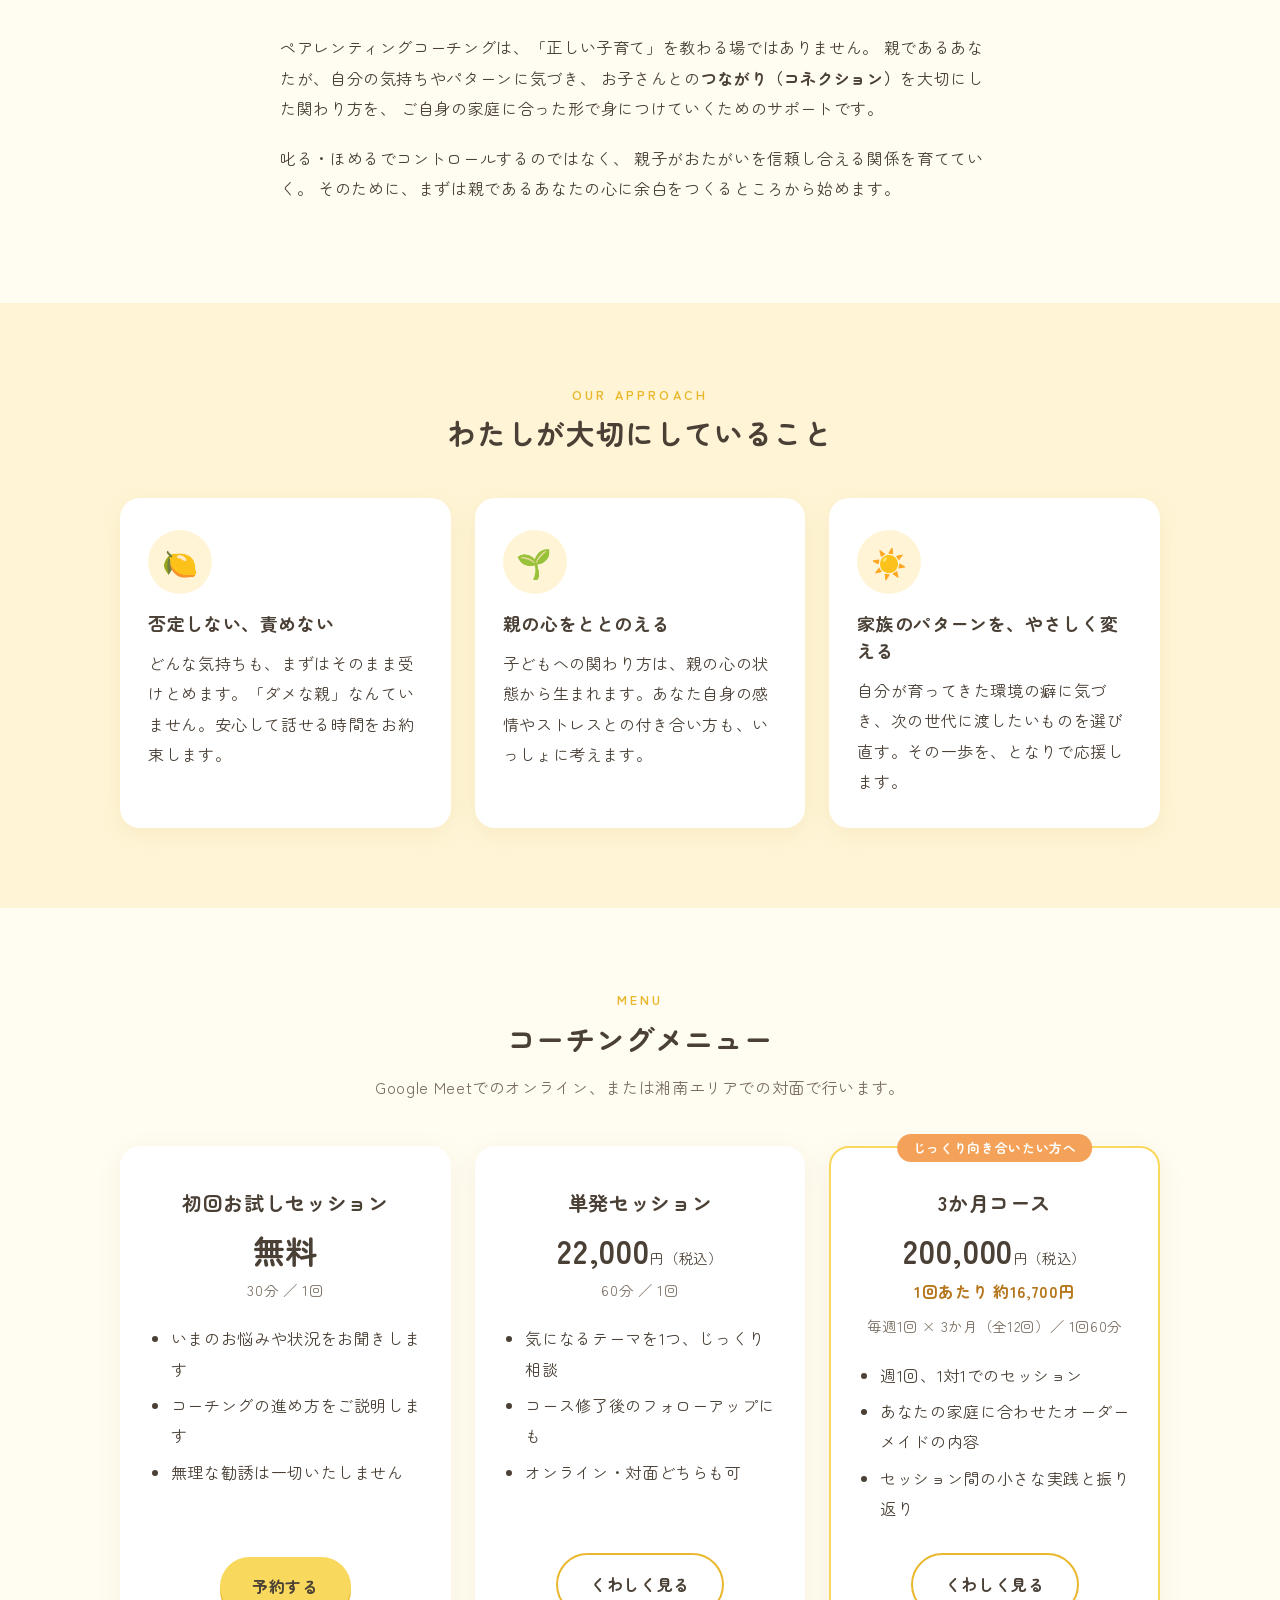
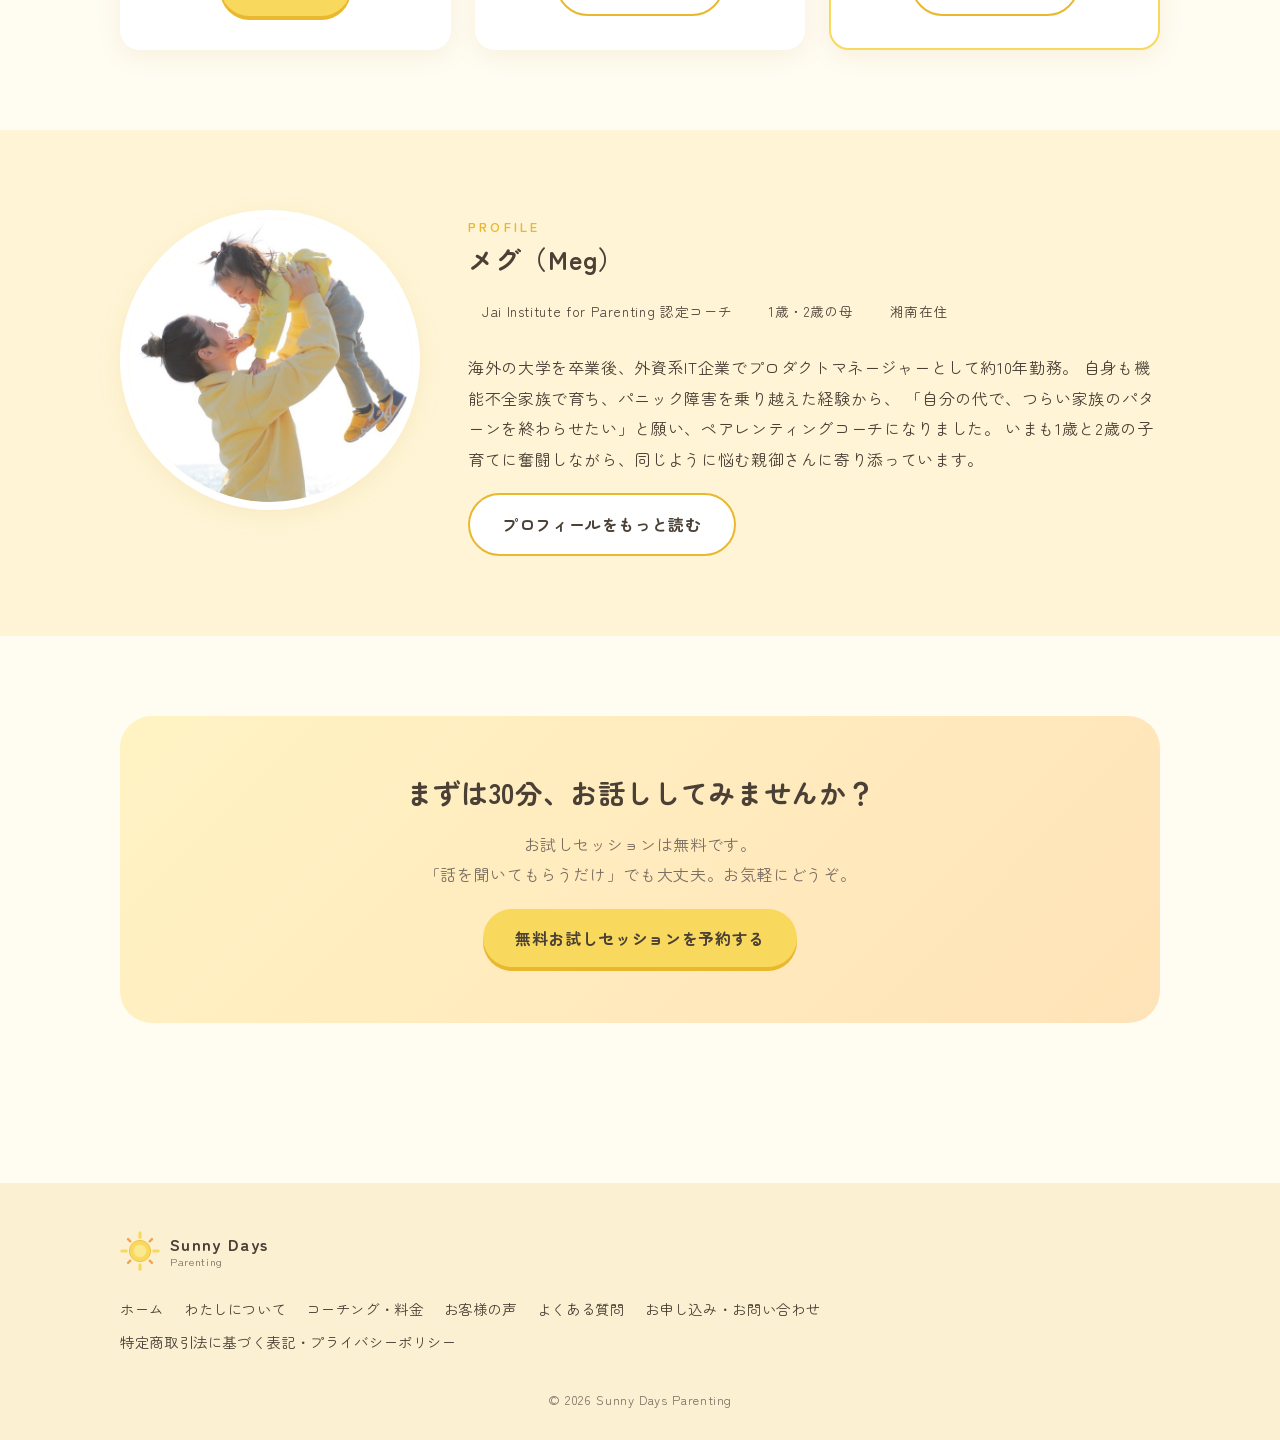
==== commit d0bc3807: "名前の表記を「メグ（Meg）」に変更、特商法の代表者は Horime Meg Co-Authored-By: Claude Opus 5.5 <noreply@anthropic.com>" ====
--- a/index.html
+++ b/index.html
@@ -3,13 +3,13 @@
 <head>
   <meta charset="UTF-8">
   <meta name="viewport" content="width=device-width, initial-scale=1">
-  <title>Sunny Days Parenting｜堀明メグ</title>
-  <meta name="description" content="子育てに悩むママ・パパのためのペアレンティングコーチング。Jai Institute認定コーチ 堀明メグが、オンライン（Google Meet）と湘南エリアの対面で、親子の関わり方をいっしょに見直します。初回30分のお試しセッションは無料です。">
+  <title>Sunny Days Parenting｜ペアレンティングコーチ メグ</title>
+  <meta name="description" content="子育てに悩むママ・パパのためのペアレンティングコーチング。Jai Institute認定コーチ メグが、オンライン（Google Meet）と湘南エリアの対面で、親子の関わり方をいっしょに見直します。初回30分のお試しセッションは無料です。">
   <link rel="canonical" href="https://sunnydaysparenting.com/">
   <meta property="og:site_name" content="Sunny Days Parenting">
   <meta property="og:type" content="website">
-  <meta property="og:title" content="Sunny Days Parenting｜堀明メグ">
-  <meta property="og:description" content="子育てに悩むママ・パパのためのペアレンティングコーチング。Jai Institute認定コーチ 堀明メグが、オンライン（Google Meet）と湘南エリアの対面で、親子の関わり方をいっしょに見直します。初回30分のお試しセッションは無料です。">
+  <meta property="og:title" content="Sunny Days Parenting｜ペアレンティングコーチ メグ">
+  <meta property="og:description" content="子育てに悩むママ・パパのためのペアレンティングコーチング。Jai Institute認定コーチ メグが、オンライン（Google Meet）と湘南エリアの対面で、親子の関わり方をいっしょに見直します。初回30分のお試しセッションは無料です。">
   <meta property="og:url" content="https://sunnydaysparenting.com/">
   <meta property="og:locale" content="ja_JP">
   <meta name="twitter:card" content="summary">
@@ -191,11 +191,11 @@
     <div class="container">
       <div class="profile">
         <div class="profile-photo">
-          <img src="images/profile.jpg" alt="湘南の海辺で子どもを抱き上げて笑い合う堀明メグ" width="300" height="300">
+          <img src="images/profile.jpg" alt="湘南の海辺で子どもを抱き上げて笑い合うメグ" width="300" height="300">
         </div>
         <div>
           <span class="en" style="color:var(--lemon-deep);font-weight:700;letter-spacing:.25em;font-size:.8rem;">PROFILE</span>
-          <h2 class="profile-name">堀明メグ</h2>
+          <h2 class="profile-name">メグ（Meg）</h2>
           <ul class="tag-list">
             <li>Jai Institute for Parenting 認定コーチ</li>
             <li>1歳・2歳の母</li>
